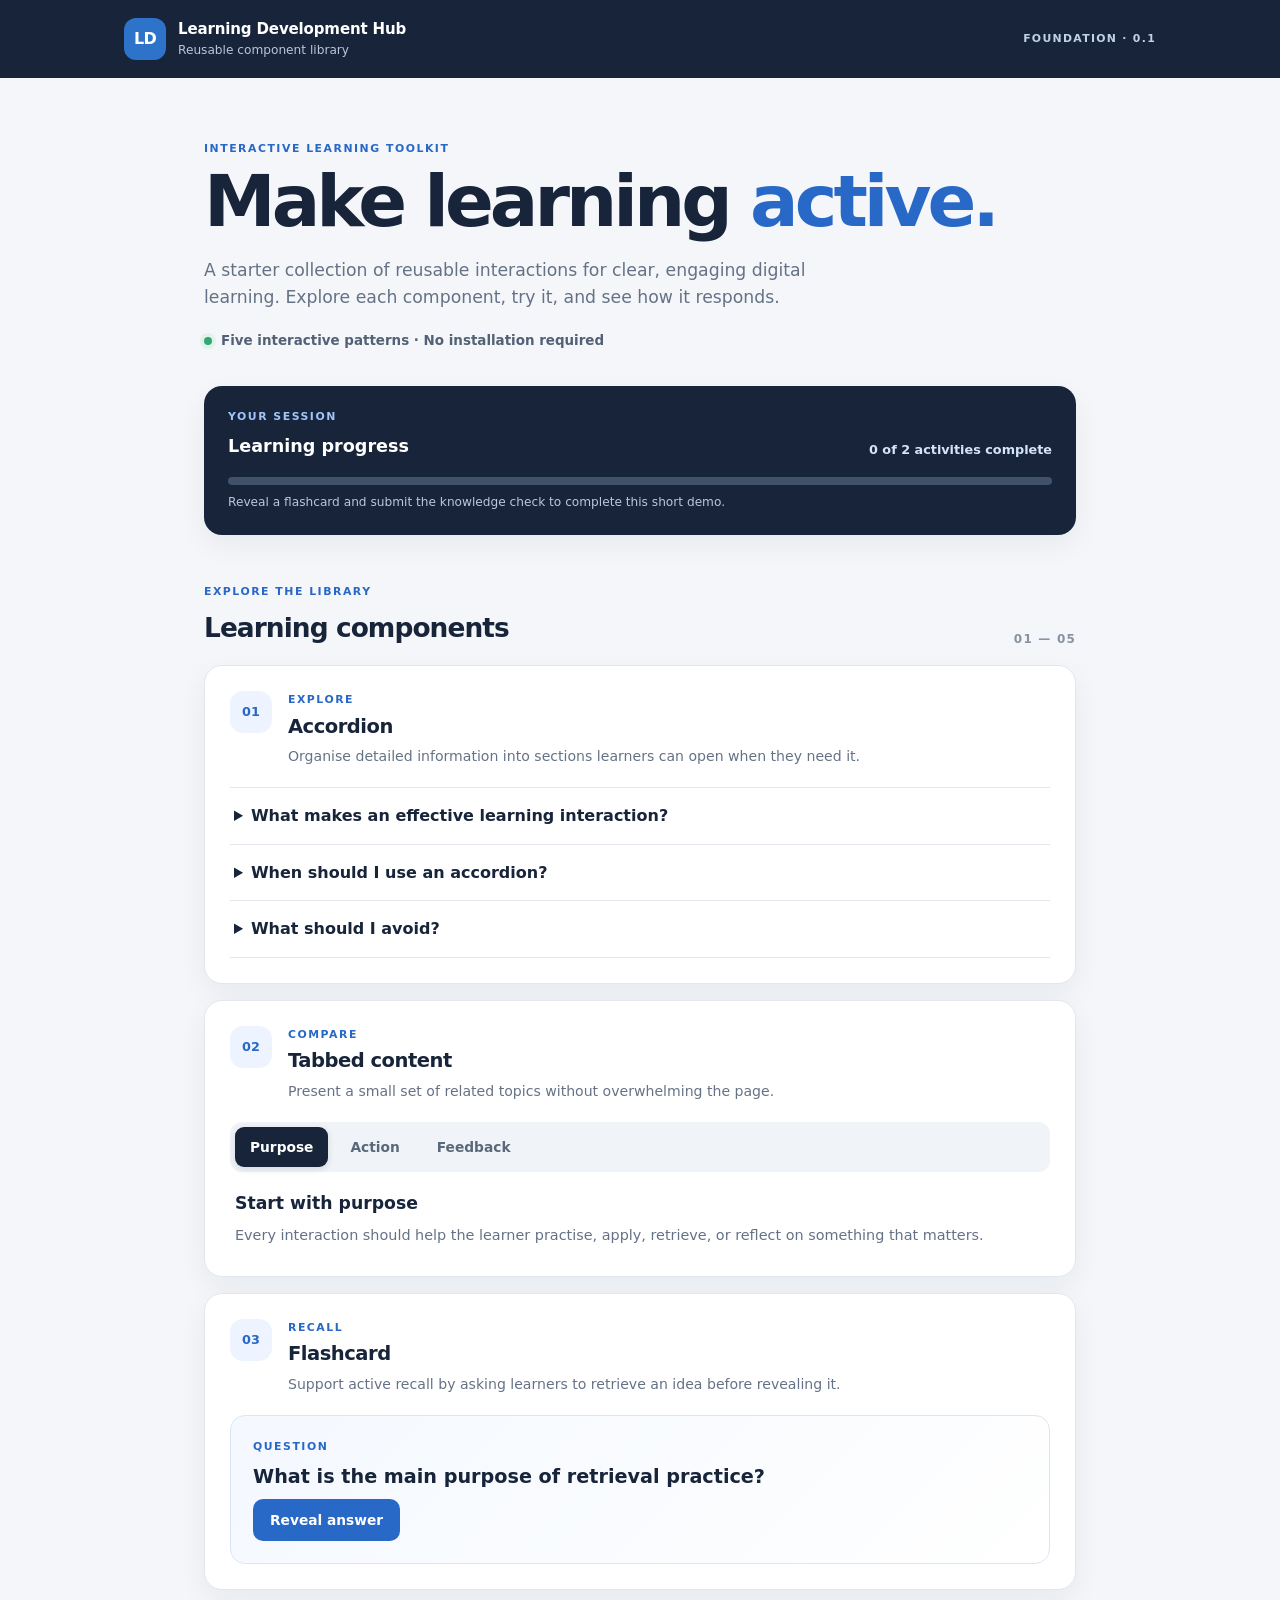
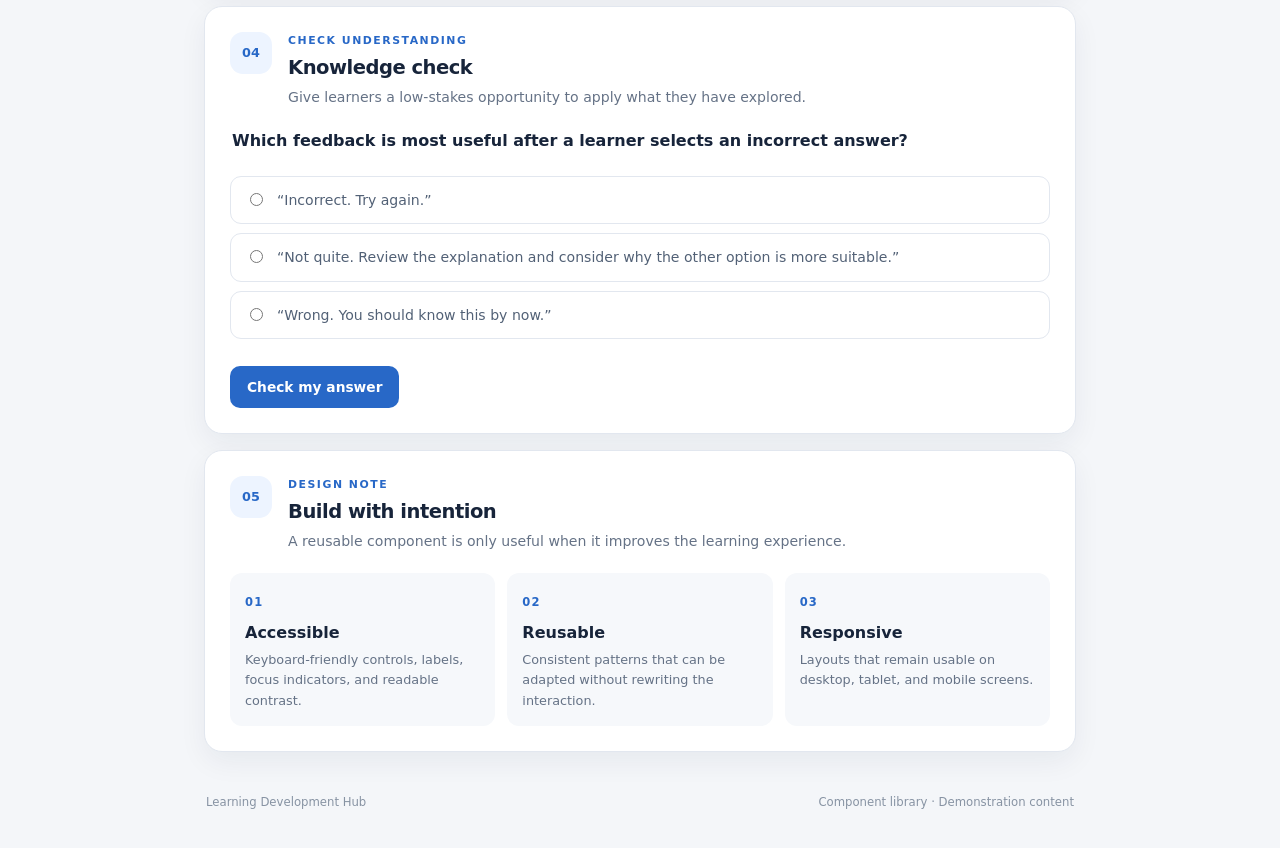
==== 06_Web-Components/component-library/index.html @ 9a915df4 "Refine component accessibility and reusable interaction logic" ====
<!doctype html>
<html lang="en">
<head>
  <meta charset="utf-8">
  <meta name="viewport" content="width=device-width, initial-scale=1">
  <meta name="description" content="A reusable, accessible learning interaction component library.">
  <title>Learning Components | Learning Development Hub</title>
  <link rel="stylesheet" href="styles.css">
  <script src="app.js" defer></script>
</head>
<body>
  <a class="skip-link" href="#main">Skip to learning components</a>
  <header class="site-header">
    <div class="header-inner">
      <a class="brand" href="#top" aria-label="Learning Development Hub home">
        <span class="brand-mark" aria-hidden="true">LD</span>
        <span><strong>Learning Development Hub</strong><small>Reusable component library</small></span>
      </a>
      <span class="version-tag">FOUNDATION · 0.1</span>
    </div>
  </header>

  <main id="main" class="page-shell">
    <section class="hero" id="top">
      <p class="eyebrow">INTERACTIVE LEARNING TOOLKIT</p>
      <h1>Make learning <span>active.</span></h1>
      <p class="hero-copy">A starter collection of reusable interactions for clear, engaging digital learning. Explore each component, try it, and see how it responds.</p>
      <div class="hero-meta"><span class="status-dot" aria-hidden="true"></span> Five interactive patterns · No installation required</div>
    </section>

    <section class="progress-panel" aria-labelledby="progress-heading">
      <div class="progress-copy">
        <div><p class="eyebrow">YOUR SESSION</p><h2 id="progress-heading">Learning progress</h2></div>
        <strong id="progress-label" aria-live="polite">0 of 2 activities complete</strong>
      </div>
      <div class="progress-track" role="progressbar" aria-label="Learning activity progress" aria-valuemin="0" aria-valuemax="2" aria-valuenow="0" id="progress-bar">
        <span id="progress-fill"></span>
      </div>
      <p class="helper-text">Reveal a flashcard and submit the knowledge check to complete this short demo.</p>
    </section>

    <div class="section-heading">
      <div><p class="eyebrow">EXPLORE THE LIBRARY</p><h2>Learning components</h2></div>
      <span class="component-count">01 — 05</span>
    </div>

    <section class="component-card" aria-labelledby="accordion-heading">
      <div class="card-heading"><span class="component-number">01</span><div><p class="eyebrow">EXPLORE</p><h3 id="accordion-heading">Accordion</h3><p class="card-description">Organise detailed information into sections learners can open when they need it.</p></div></div>
      <div class="accordion">
        <details>
          <summary>What makes an effective learning interaction?</summary>
          <div class="details-content"><p>An effective interaction has a clear purpose, simple instructions, meaningful learner action, and feedback that supports the learning objective.</p></div>
        </details>
        <details>
          <summary>When should I use an accordion?</summary>
          <div class="details-content"><p>Use it for related information that learners may want to explore selectively. Avoid hiding essential instructions or making learners open many panels to complete a task.</p></div>
        </details>
        <details>
          <summary>What should I avoid?</summary>
          <div class="details-content"><p>Avoid vague labels, excessive nesting, and content that is difficult to compare because it is spread across closed panels.</p></div>
        </details>
      </div>
    </section>

    <section class="component-card" aria-labelledby="tabs-heading">
      <div class="card-heading"><span class="component-number">02</span><div><p class="eyebrow">COMPARE</p><h3 id="tabs-heading">Tabbed content</h3><p class="card-description">Present a small set of related topics without overwhelming the page.</p></div></div>
      <div class="tabs" data-tabs>
        <div class="tab-list" role="tablist" aria-label="Learning design principles">
          <button type="button" class="tab-button is-active" id="tab-purpose" role="tab" aria-selected="true" aria-controls="panel-purpose" tabindex="0">Purpose</button>
          <button type="button" class="tab-button" id="tab-action" role="tab" aria-selected="false" aria-controls="panel-action" tabindex="-1">Action</button>
          <button type="button" class="tab-button" id="tab-feedback" role="tab" aria-selected="false" aria-controls="panel-feedback" tabindex="-1">Feedback</button>
        </div>
        <div class="tab-panel" id="panel-purpose" role="tabpanel" aria-labelledby="tab-purpose" tabindex="0"><h4>Start with purpose</h4><p>Every interaction should help the learner practise, apply, retrieve, or reflect on something that matters.</p></div>
        <div class="tab-panel" id="panel-action" role="tabpanel" aria-labelledby="tab-action" tabindex="0" hidden><h4>Make the learner act</h4><p>Ask learners to make a choice, reveal an answer, sort information, or explain a decision—not simply click to continue.</p></div>
        <div class="tab-panel" id="panel-feedback" role="tabpanel" aria-labelledby="tab-feedback" tabindex="0" hidden><h4>Close the learning loop</h4><p>Feedback should explain the result and guide the learner towards the intended understanding or next step.</p></div>
      </div>
    </section>

    <section class="component-card" aria-labelledby="flashcard-heading">
      <div class="card-heading"><span class="component-number">03</span><div><p class="eyebrow">RECALL</p><h3 id="flashcard-heading">Flashcard</h3><p class="card-description">Support active recall by asking learners to retrieve an idea before revealing it.</p></div></div>
      <article class="flashcard" data-flashcard>
        <p class="eyebrow" id="flashcard-state" data-flashcard-state>QUESTION</p>
        <h4 id="flashcard-text">What is the main purpose of retrieval practice?</h4>
        <p id="flashcard-answer" data-flashcard-answer aria-live="polite" hidden>To strengthen learning by asking learners to recall information from memory rather than only reviewing it.</p>
        <button type="button" class="button button-primary" data-flashcard-toggle type="button" aria-expanded="false" aria-controls="flashcard-answer">Reveal answer</button>
      </article>
    </section>

    <section class="component-card" aria-labelledby="quiz-heading">
      <div class="card-heading"><span class="component-number">04</span><div><p class="eyebrow">CHECK UNDERSTANDING</p><h3 id="quiz-heading">Knowledge check</h3><p class="card-description">Give learners a low-stakes opportunity to apply what they have explored.</p></div></div>
      <form id="knowledge-check" data-knowledge-check>
        <fieldset class="quiz-fieldset">
          <legend>Which feedback is most useful after a learner selects an incorrect answer?</legend>
          <label class="answer-option"><input type="radio" name="answer" value="a"><span>“Incorrect. Try again.”</span></label>
          <label class="answer-option"><input type="radio" name="answer" value="b"><span>“Not quite. Review the explanation and consider why the other option is more suitable.”</span></label>
          <label class="answer-option"><input type="radio" name="answer" value="c"><span>“Wrong. You should know this by now.”</span></label>
        </fieldset>
        <button class="button button-primary" type="submit">Check my answer</button>
        <div id="quiz-feedback" class="feedback" data-quiz-feedback role="status" aria-live="polite" hidden></div>
      </form>
    </section>

    <section class="component-card principles-card" aria-labelledby="principles-heading">
      <div class="card-heading"><span class="component-number">05</span><div><p class="eyebrow">DESIGN NOTE</p><h3 id="principles-heading">Build with intention</h3><p class="card-description">A reusable component is only useful when it improves the learning experience.</p></div></div>
      <div class="principle-grid">
        <div><strong>01</strong><h4>Accessible</h4><p>Keyboard-friendly controls, labels, focus indicators, and readable contrast.</p></div>
        <div><strong>02</strong><h4>Reusable</h4><p>Consistent patterns that can be adapted without rewriting the interaction.</p></div>
        <div><strong>03</strong><h4>Responsive</h4><p>Layouts that remain usable on desktop, tablet, and mobile screens.</p></div>
      </div>
    </section>

    <footer class="site-footer"><span>Learning Development Hub</span><span>Component library · Demonstration content</span></footer>
  </main>
</body>
</html>
---- 06_Web-Components/component-library/styles.css ----
:root {
  color-scheme: light;
  --navy: #17243a;
  --navy-soft: #243650;
  --ink: #202b3b;
  --muted: #657286;
  --canvas: #f4f6f9;
  --surface: #ffffff;
  --line: #e2e7ef;
  --blue: #2868c7;
  --blue-dark: #1e51a0;
  --blue-pale: #edf4ff;
  --green: #27835d;
  --green-pale: #eaf6f0;
  --radius: 18px;
  --shadow: 0 10px 28px rgba(22, 39, 63, .06);
  font-family: Inter, ui-sans-serif, system-ui, -apple-system, BlinkMacSystemFont, "Segoe UI", sans-serif;
}
* { box-sizing: border-box; }
html { scroll-behavior: smooth; }
body { margin: 0; background: var(--canvas); color: var(--ink); line-height: 1.6; }
button, input { font: inherit; }
button { cursor: pointer; }
:focus-visible { outline: 3px solid #f0ad43; outline-offset: 3px; }
.skip-link { position: absolute; left: 1rem; top: -5rem; z-index: 10; padding: .7rem 1rem; background: white; color: var(--navy); border-radius: 8px; }
.skip-link:focus { top: 1rem; }
.site-header { background: var(--navy); color: white; }
.header-inner { max-width: 1080px; margin: auto; padding: 17px 24px; display: flex; align-items: center; justify-content: space-between; gap: 16px; }
.brand { display: flex; align-items: center; gap: 12px; color: white; text-decoration: none; }
.brand-mark { display: grid; place-items: center; width: 42px; height: 42px; border-radius: 12px; background: #2d73c9; font-weight: 800; letter-spacing: -.04em; }
.brand strong, .brand small { display: block; }
.brand strong { font-size: .94rem; letter-spacing: -.01em; }
.brand small { color: #b9c7d9; font-size: .76rem; }
.version-tag { color: #c2d2e5; font-size: .68rem; font-weight: 750; letter-spacing: .12em; }
.page-shell { max-width: 920px; margin: auto; padding: 0 24px 36px; }
.hero { padding: 62px 0 34px; }
.eyebrow { margin: 0 0 7px; color: var(--blue); font-size: .68rem; font-weight: 800; letter-spacing: .14em; }
.hero h1 { margin: 0; color: var(--navy); font-size: clamp(2.4rem, 7vw, 4.5rem); line-height: 1.04; letter-spacing: -.055em; }
.hero h1 span { color: var(--blue); }
.hero-copy { max-width: 620px; margin: 18px 0; color: var(--muted); font-size: 1.08rem; }
.hero-meta { display: flex; align-items: center; gap: 9px; color: #526176; font-size: .84rem; font-weight: 650; }
.status-dot { width: 8px; height: 8px; border-radius: 50%; background: #35a477; box-shadow: 0 0 0 4px #dff3e9; }
.progress-panel { padding: 22px 24px; margin: 0 0 48px; background: var(--navy); color: white; border-radius: var(--radius); box-shadow: var(--shadow); }
.progress-copy { display: flex; justify-content: space-between; align-items: end; gap: 12px; }
.progress-copy .eyebrow { color: #9fc5fa; }
.progress-copy h2 { margin: 0; font-size: 1.1rem; }
.progress-copy > strong { color: #d5e4f7; font-size: .8rem; text-align: right; }
.progress-track { height: 8px; margin: 17px 0 8px; overflow: hidden; border-radius: 99px; background: #40516a; }
.progress-track span { display: block; width: 0; height: 100%; border-radius: inherit; background: #58c493; transition: width .25s ease; }
.helper-text { margin: 0; color: #bac8da; font-size: .76rem; }
.section-heading { display: flex; align-items: end; justify-content: space-between; margin-bottom: 16px; }
.section-heading h2 { margin: 0; color: var(--navy); font-size: 1.65rem; letter-spacing: -.035em; }
.component-count { color: #8793a3; font-size: .75rem; font-weight: 800; letter-spacing: .1em; }
.component-card { margin: 16px 0; padding: 25px; background: var(--surface); border: 1px solid var(--line); border-radius: var(--radius); box-shadow: var(--shadow); }
.card-heading { display: flex; gap: 16px; margin-bottom: 20px; }
.component-number { display: grid; flex: 0 0 42px; place-items: center; width: 42px; height: 42px; border-radius: 13px; background: var(--blue-pale); color: var(--blue); font-size: .8rem; font-weight: 850; }
.card-heading .eyebrow { margin-bottom: 2px; }
.card-heading h3 { margin: 0; color: var(--navy); font-size: 1.22rem; letter-spacing: -.025em; }
.card-description { margin: 3px 0 0; color: var(--muted); font-size: .88rem; }
.accordion details { border-top: 1px solid var(--line); }
.accordion details:last-child { border-bottom: 1px solid var(--line); }
.accordion summary { padding: 15px 4px; color: var(--navy); font-weight: 700; cursor: pointer; }
.details-content { padding: 0 4px 14px; color: var(--muted); font-size: .9rem; }
.details-content p { margin: 0; }
.tab-list { display: flex; flex-wrap: wrap; gap: 7px; padding: 5px; border-radius: 12px; background: #f0f3f7; }
.tab-button { padding: 9px 15px; border: 0; border-radius: 9px; background: transparent; color: #5a687b; font-size: .86rem; font-weight: 700; }
.tab-button.is-active { background: var(--navy); color: white; box-shadow: 0 2px 7px #17243a20; }
.tab-panel { padding: 18px 5px 4px; }
.tab-panel h4, .flashcard h4 { margin: 0 0 6px; color: var(--navy); font-size: 1.08rem; }
.tab-panel p { margin: 0; color: var(--muted); font-size: .9rem; }
.flashcard { padding: 22px; border: 1px solid #d9e6f8; border-radius: 15px; background: linear-gradient(135deg, #f4f8ff, #fff); }
.flashcard .eyebrow { color: var(--blue); }
.flashcard h4 { max-width: 620px; font-size: 1.2rem; }
.flashcard > p:not(.eyebrow) { color: var(--muted); font-size: .92rem; }
.button { display: inline-flex; justify-content: center; align-items: center; min-height: 42px; padding: 10px 17px; border: 0; border-radius: 10px; font-size: .86rem; font-weight: 750; }
.button-primary { background: var(--blue); color: white; }
.button-primary:hover { background: var(--blue-dark); }
.quiz-fieldset { min-width: 0; margin: 0 0 18px; padding: 0; border: 0; }
.quiz-fieldset legend { margin-bottom: 13px; color: var(--navy); font-weight: 750; }
.answer-option { display: flex; align-items: flex-start; gap: 11px; margin: 9px 0; padding: 12px 14px; border: 1px solid var(--line); border-radius: 11px; color: #526176; font-size: .88rem; cursor: pointer; }
.answer-option:has(input:checked) { border-color: #80a9e5; background: var(--blue-pale); color: var(--navy); }
.answer-option input { flex: 0 0 auto; margin-top: 4px; accent-color: var(--blue); }
.feedback { margin-top: 14px; padding: 13px 15px; border-radius: 11px; font-size: .88rem; }
.feedback.success { border: 1px solid #b9e1cc; background: var(--green-pale); color: #205d43; }
.feedback.retry { border: 1px solid #f0d8a7; background: #fff8e9; color: #775319; }
.principle-grid { display: grid; grid-template-columns: repeat(3, 1fr); gap: 12px; }
.principle-grid > div { padding: 15px; border-radius: 12px; background: #f6f8fb; }
.principle-grid strong { color: var(--blue); font-size: .72rem; letter-spacing: .1em; }
.principle-grid h4 { margin: 7px 0 4px; color: var(--navy); }
.principle-grid p { margin: 0; color: var(--muted); font-size: .8rem; }
.site-footer { display: flex; justify-content: space-between; gap: 12px; padding: 25px 2px 0; color: #8793a3; font-size: .73rem; }
[hidden] { display: none !important; }
@media (max-width: 620px) {
  .header-inner { padding: 14px 18px; }
  .version-tag { font-size: .58rem; }
  .page-shell { padding-right: 17px; padding-left: 17px; }
  .hero { padding-top: 45px; }
  .progress-panel, .component-card { padding: 19px; }
  .progress-copy { align-items: flex-start; flex-direction: column; }
  .progress-copy > strong { text-align: left; }
  .principle-grid { grid-template-columns: 1fr; }
  .site-footer { flex-direction: column; }
}
@media (prefers-reduced-motion: reduce) {
  *, *::before, *::after { scroll-behavior: auto !important; transition-duration: .01ms !important; animation-duration: .01ms !important; animation-iteration-count: 1 !important; }
}
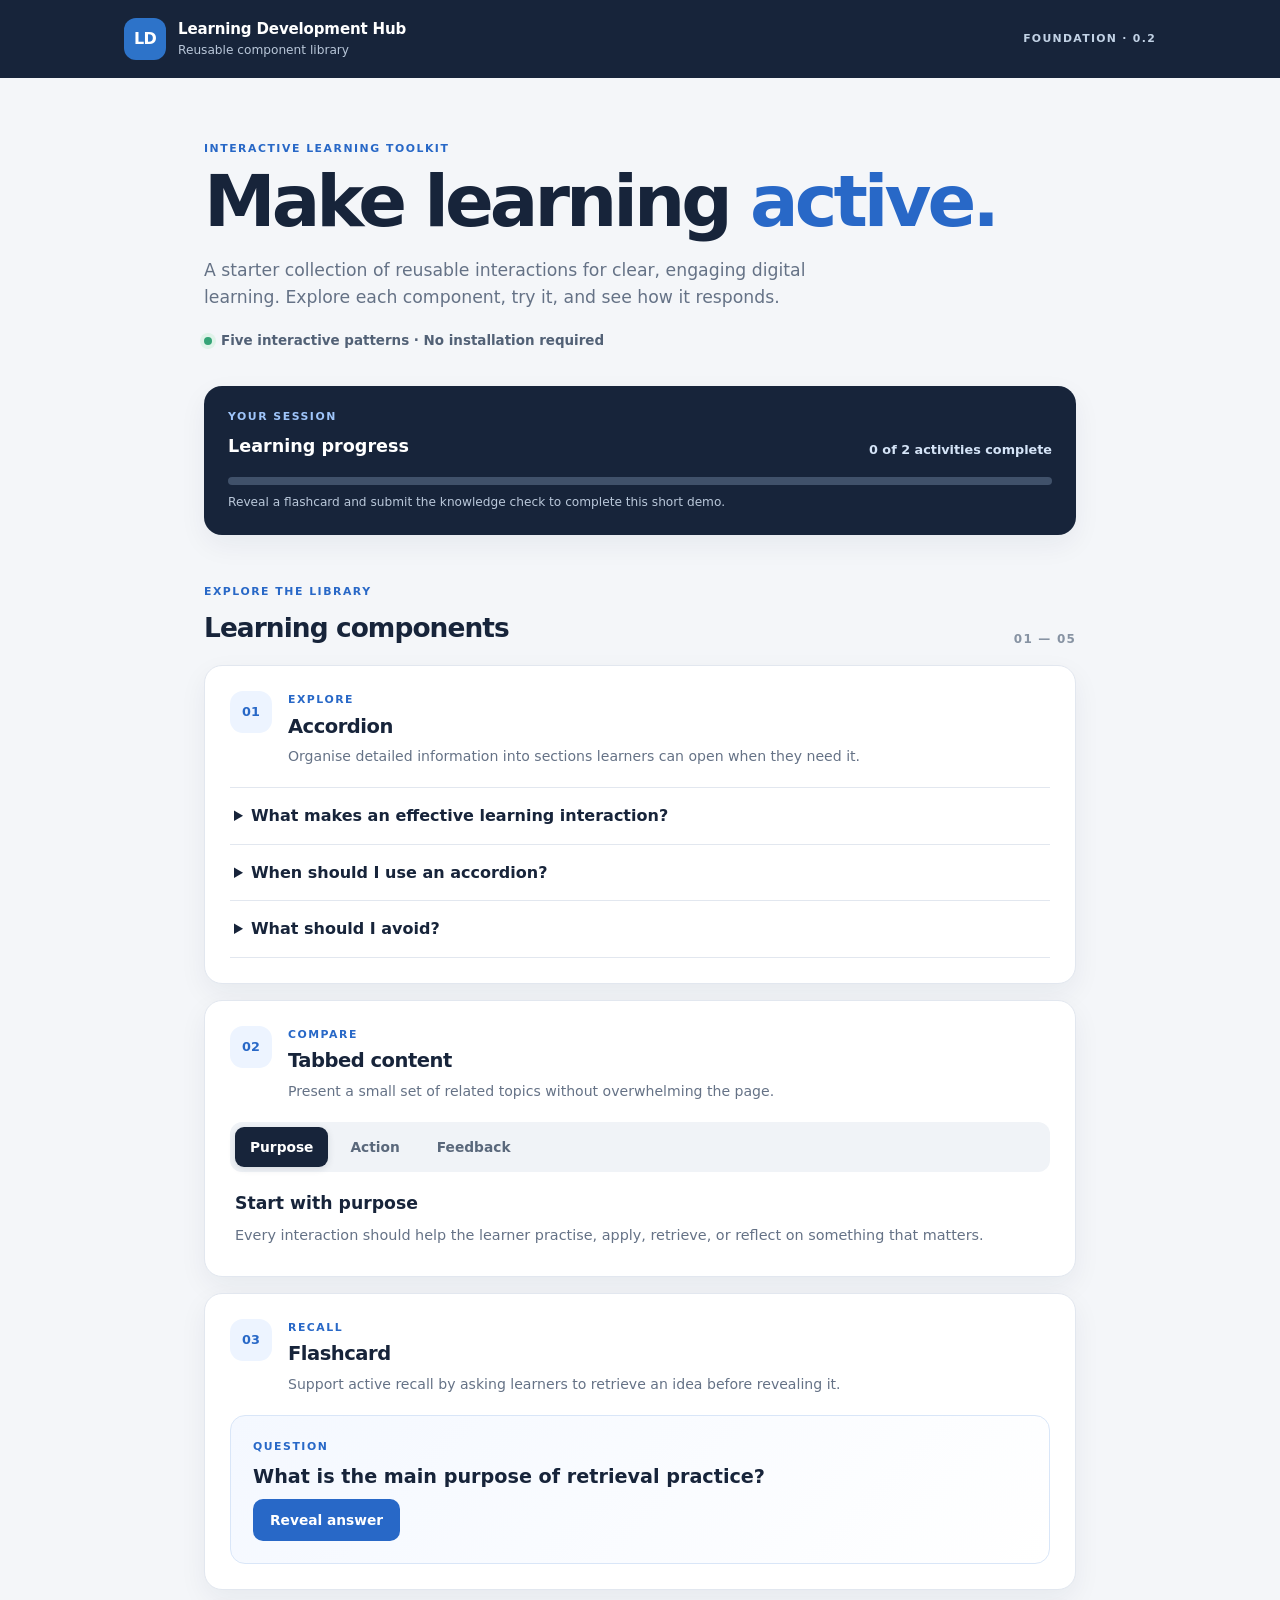
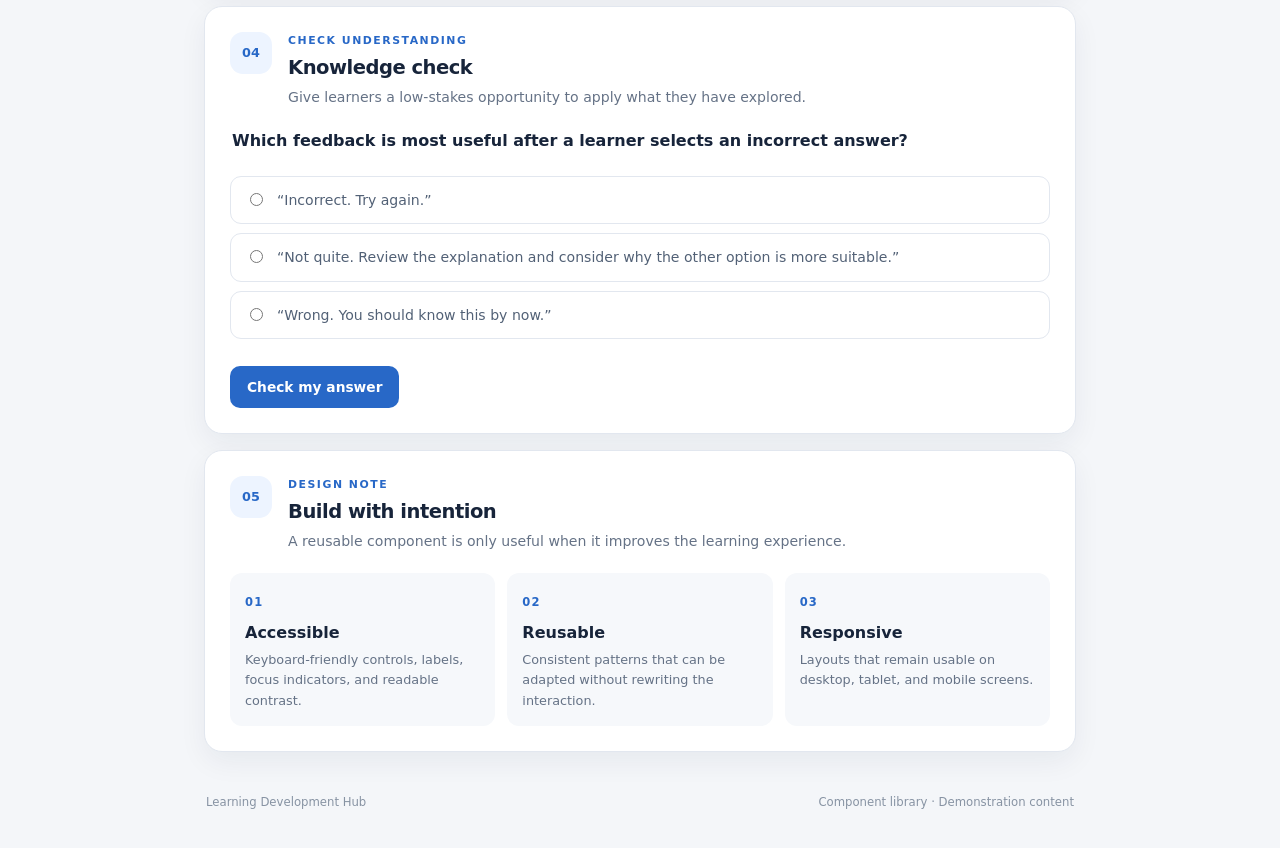
==== commit e227f6ab: "Polish component demo markup for version 0.2" ====
--- a/06_Web-Components/component-library/index.html
+++ b/06_Web-Components/component-library/index.html
@@ -16,7 +16,7 @@
         <span class="brand-mark" aria-hidden="true">LD</span>
         <span><strong>Learning Development Hub</strong><small>Reusable component library</small></span>
       </a>
-      <span class="version-tag">FOUNDATION · 0.1</span>
+      <span class="version-tag">FOUNDATION · 0.2</span>
     </div>
   </header>
 
@@ -82,7 +82,7 @@
         <p class="eyebrow" id="flashcard-state" data-flashcard-state>QUESTION</p>
         <h4 id="flashcard-text">What is the main purpose of retrieval practice?</h4>
         <p id="flashcard-answer" data-flashcard-answer aria-live="polite" hidden>To strengthen learning by asking learners to recall information from memory rather than only reviewing it.</p>
-        <button type="button" class="button button-primary" data-flashcard-toggle type="button" aria-expanded="false" aria-controls="flashcard-answer">Reveal answer</button>
+        <button type="button" class="button button-primary" data-flashcard-toggle aria-expanded="false" aria-controls="flashcard-answer">Reveal answer</button>
       </article>
     </section>
 
--- a/06_Web-Components/component-library/styles.css
+++ b/06_Web-Components/component-library/styles.css
@@ -64,6 +64,7 @@
 .details-content p { margin: 0; }
 .tab-list { display: flex; flex-wrap: wrap; gap: 7px; padding: 5px; border-radius: 12px; background: #f0f3f7; }
 .tab-button { padding: 9px 15px; border: 0; border-radius: 9px; background: transparent; color: #5a687b; font-size: .86rem; font-weight: 700; }
+.tab-button:hover { color: var(--navy); background: #e3eaf3; }
 .tab-button.is-active { background: var(--navy); color: white; box-shadow: 0 2px 7px #17243a20; }
 .tab-panel { padding: 18px 5px 4px; }
 .tab-panel h4, .flashcard h4 { margin: 0 0 6px; color: var(--navy); font-size: 1.08rem; }
@@ -75,10 +76,13 @@
 .button { display: inline-flex; justify-content: center; align-items: center; min-height: 42px; padding: 10px 17px; border: 0; border-radius: 10px; font-size: .86rem; font-weight: 750; }
 .button-primary { background: var(--blue); color: white; }
 .button-primary:hover { background: var(--blue-dark); }
+.button:active { transform: translateY(1px); }
+.button:disabled { cursor: not-allowed; opacity: .6; }
 .quiz-fieldset { min-width: 0; margin: 0 0 18px; padding: 0; border: 0; }
 .quiz-fieldset legend { margin-bottom: 13px; color: var(--navy); font-weight: 750; }
 .answer-option { display: flex; align-items: flex-start; gap: 11px; margin: 9px 0; padding: 12px 14px; border: 1px solid var(--line); border-radius: 11px; color: #526176; font-size: .88rem; cursor: pointer; }
-.answer-option:has(input:checked) { border-color: #80a9e5; background: var(--blue-pale); color: var(--navy); }
+.answer-option.is-selected { border-color: #80a9e5; background: var(--blue-pale); color: var(--navy); }
+.answer-option:hover { border-color: #a9bdd8; }
 .answer-option input { flex: 0 0 auto; margin-top: 4px; accent-color: var(--blue); }
 .feedback { margin-top: 14px; padding: 13px 15px; border-radius: 11px; font-size: .88rem; }
 .feedback.success { border: 1px solid #b9e1cc; background: var(--green-pale); color: #205d43; }
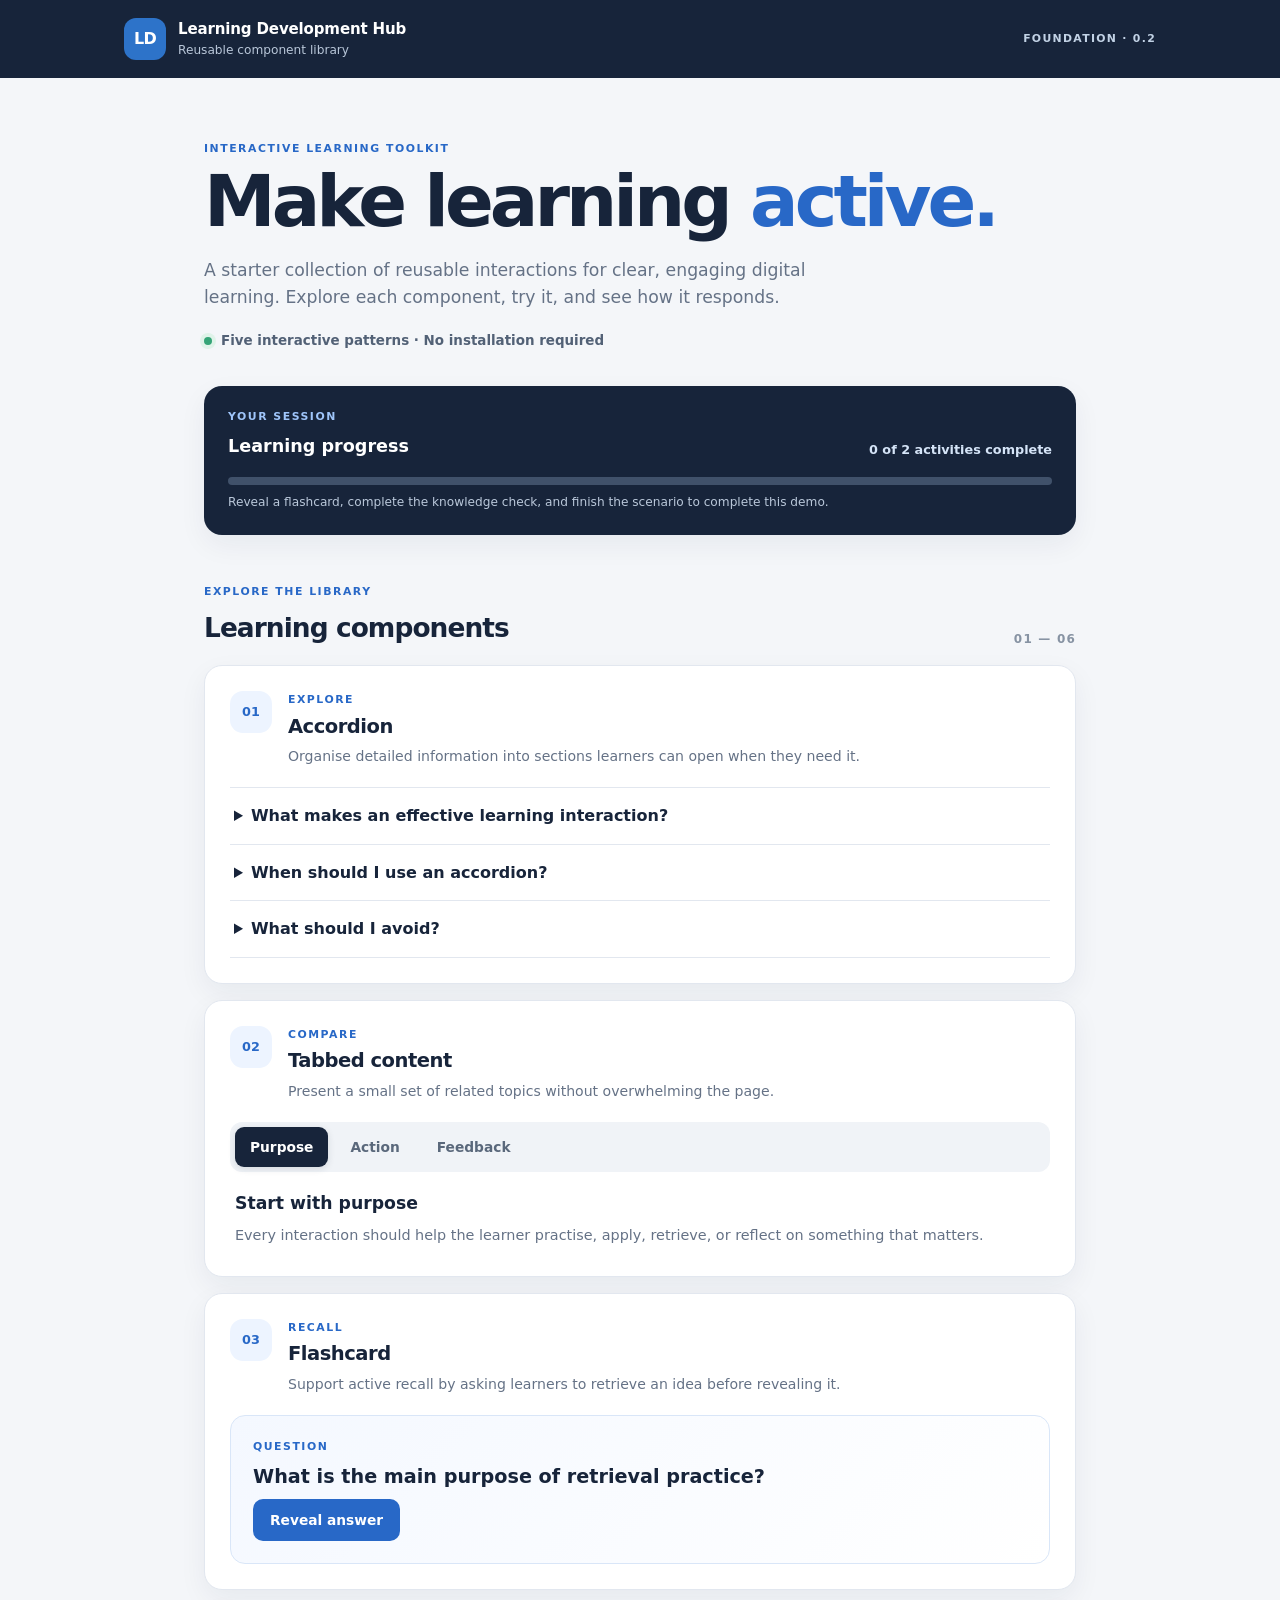
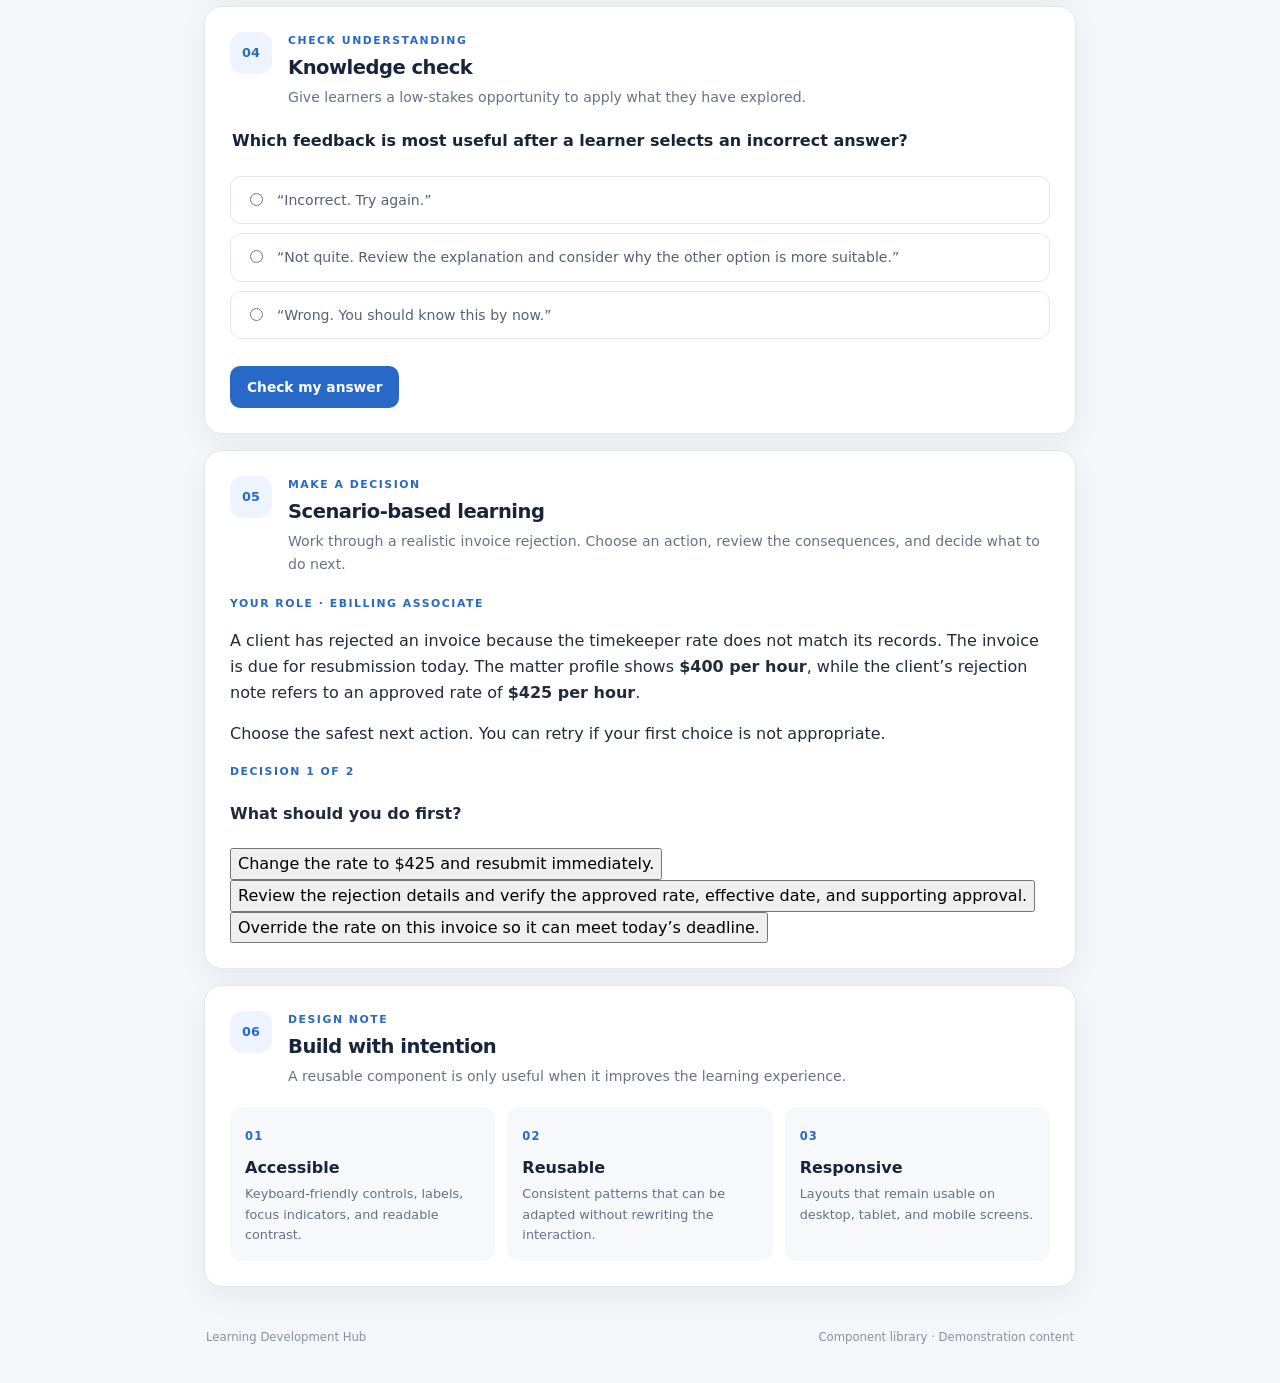
==== commit 0d54124a: "Add branching eBilling scenario learning component" ====
--- a/06_Web-Components/component-library/index.html
+++ b/06_Web-Components/component-library/index.html
@@ -36,12 +36,12 @@
       <div class="progress-track" role="progressbar" aria-label="Learning activity progress" aria-valuemin="0" aria-valuemax="2" aria-valuenow="0" id="progress-bar">
         <span id="progress-fill"></span>
       </div>
-      <p class="helper-text">Reveal a flashcard and submit the knowledge check to complete this short demo.</p>
+      <p class="helper-text">Reveal a flashcard, complete the knowledge check, and finish the scenario to complete this demo.</p>
     </section>
 
     <div class="section-heading">
       <div><p class="eyebrow">EXPLORE THE LIBRARY</p><h2>Learning components</h2></div>
-      <span class="component-count">01 — 05</span>
+      <span class="component-count">01 — 06</span>
     </div>
 
     <section class="component-card" aria-labelledby="accordion-heading">
@@ -100,8 +100,53 @@
       </form>
     </section>
 
+
+    <section class="component-card" aria-labelledby="scenario-heading">
+      <div class="card-heading"><span class="component-number">05</span><div><p class="eyebrow">MAKE A DECISION</p><h3 id="scenario-heading">Scenario-based learning</h3><p class="card-description">Work through a realistic invoice rejection. Choose an action, review the consequences, and decide what to do next.</p></div></div>
+      <div class="scenario-shell" data-scenario>
+        <div class="scenario-context">
+          <p class="eyebrow">YOUR ROLE · EBILLING ASSOCIATE</p>
+          <p>A client has rejected an invoice because the timekeeper rate does not match its records. The invoice is due for resubmission today. The matter profile shows <strong>$400 per hour</strong>, while the client’s rejection note refers to an approved rate of <strong>$425 per hour</strong>.</p>
+          <p class="scenario-instruction">Choose the safest next action. You can retry if your first choice is not appropriate.</p>
+        </div>
+        <section class="scenario-step" data-scenario-step="1" aria-labelledby="scenario-step-one-heading">
+          <p class="eyebrow">DECISION 1 OF 2</p>
+          <h4 id="scenario-step-one-heading">What should you do first?</h4>
+          <div class="scenario-options" role="group" aria-labelledby="scenario-step-one-heading">
+            <button type="button" class="scenario-choice" data-scenario-choice data-correct="false">Change the rate to $425 and resubmit immediately.</button>
+            <button type="button" class="scenario-choice" data-scenario-choice data-correct="true">Review the rejection details and verify the approved rate, effective date, and supporting approval.</button>
+            <button type="button" class="scenario-choice" data-scenario-choice data-correct="false">Override the rate on this invoice so it can meet today’s deadline.</button>
+          </div>
+          <div class="scenario-feedback" data-scenario-feedback role="status" aria-live="polite" hidden>
+            <p data-scenario-feedback-text></p>
+            <button type="button" class="button button-primary" data-scenario-next hidden>Continue to decision 2</button>
+          </div>
+        </section>
+        <section class="scenario-step" data-scenario-step="2" aria-labelledby="scenario-step-two-heading" hidden>
+          <p class="eyebrow">DECISION 2 OF 2</p>
+          <h4 id="scenario-step-two-heading">You locate a documented approval for $425 per hour, effective from the start of the current billing period. The matter profile still shows $400. What is the best next step?</h4>
+          <div class="scenario-options" role="group" aria-labelledby="scenario-step-two-heading">
+            <button type="button" class="scenario-choice" data-scenario-choice data-correct="false">Update the matter rate and resubmit without checking the invoice lines.</button>
+            <button type="button" class="scenario-choice" data-scenario-choice data-correct="false">Leave the matter profile unchanged and manually edit only the rejected invoice.</button>
+            <button type="button" class="scenario-choice" data-scenario-choice data-correct="true">Follow the approved rate-maintenance process, update the matter details with the correct effective date, then validate the invoice before resubmission.</button>
+          </div>
+          <div class="scenario-feedback" data-scenario-feedback role="status" aria-live="polite" hidden>
+            <p data-scenario-feedback-text></p>
+            <button type="button" class="button button-primary" data-scenario-next hidden>View outcome</button>
+          </div>
+        </section>
+        <section class="scenario-outcome" data-scenario-outcome aria-labelledby="scenario-outcome-heading" hidden>
+          <p class="eyebrow">SCENARIO COMPLETE</p>
+          <h4 id="scenario-outcome-heading">Resolve the cause before resubmitting.</h4>
+          <p>You verified the approval, corrected the matter setup through the approved process, and validated the invoice before resubmission.</p>
+          <div class="scenario-takeaway"><strong>Key learning</strong><p>Do not treat a rejected invoice as an isolated data-entry problem. Verify the source approval, effective date, matter setup, and invoice details. Keep a clear record of the correction and follow the required review process.</p></div>
+          <button type="button" class="button button-secondary" data-scenario-restart>Try the scenario again</button>
+        </section>
+      </div>
+    </section>
+
     <section class="component-card principles-card" aria-labelledby="principles-heading">
-      <div class="card-heading"><span class="component-number">05</span><div><p class="eyebrow">DESIGN NOTE</p><h3 id="principles-heading">Build with intention</h3><p class="card-description">A reusable component is only useful when it improves the learning experience.</p></div></div>
+      <div class="card-heading"><span class="component-number">06</span><div><p class="eyebrow">DESIGN NOTE</p><h3 id="principles-heading">Build with intention</h3><p class="card-description">A reusable component is only useful when it improves the learning experience.</p></div></div>
       <div class="principle-grid">
         <div><strong>01</strong><h4>Accessible</h4><p>Keyboard-friendly controls, labels, focus indicators, and readable contrast.</p></div>
         <div><strong>02</strong><h4>Reusable</h4><p>Consistent patterns that can be adapted without rewriting the interaction.</p></div>
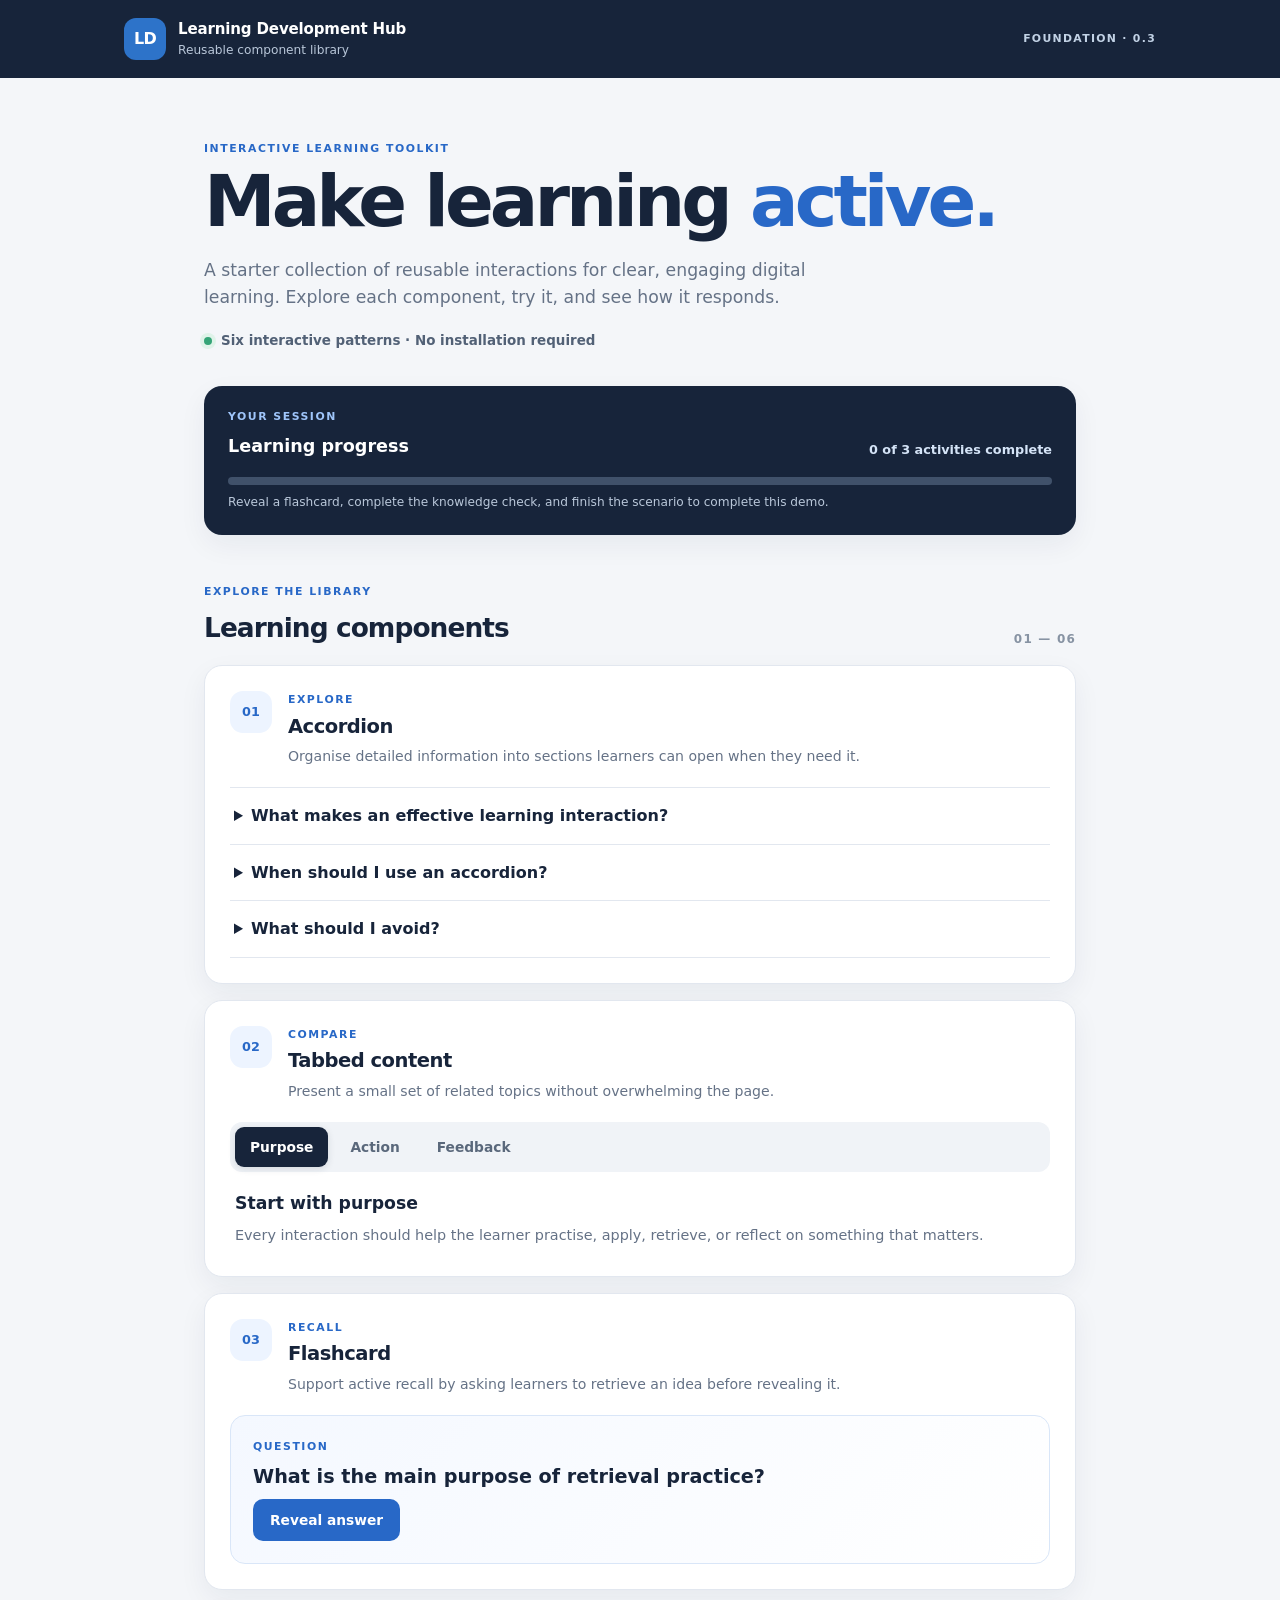
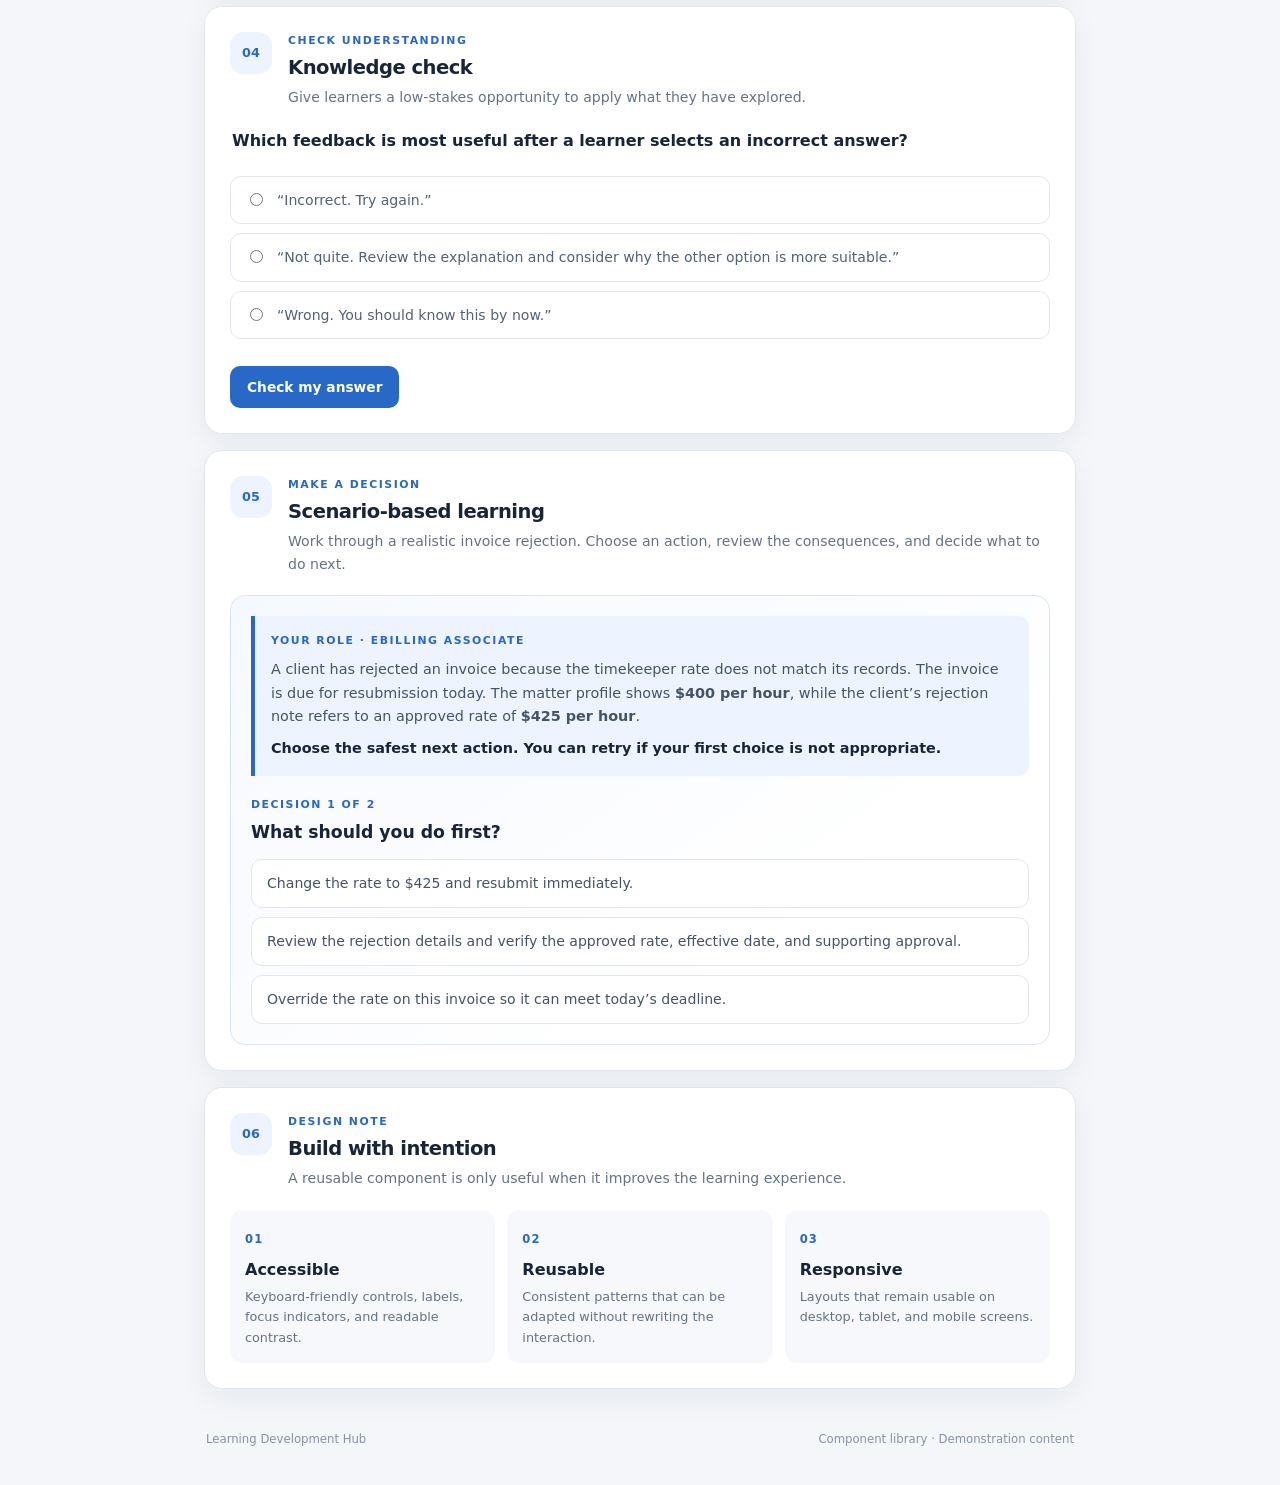
==== commit e8e365dd: "Advance component library demo to version 0.3" ====
--- a/06_Web-Components/component-library/index.html
+++ b/06_Web-Components/component-library/index.html
@@ -16,7 +16,7 @@
         <span class="brand-mark" aria-hidden="true">LD</span>
         <span><strong>Learning Development Hub</strong><small>Reusable component library</small></span>
       </a>
-      <span class="version-tag">FOUNDATION · 0.2</span>
+      <span class="version-tag">FOUNDATION · 0.3</span>
     </div>
   </header>
 
@@ -25,7 +25,7 @@
       <p class="eyebrow">INTERACTIVE LEARNING TOOLKIT</p>
       <h1>Make learning <span>active.</span></h1>
       <p class="hero-copy">A starter collection of reusable interactions for clear, engaging digital learning. Explore each component, try it, and see how it responds.</p>
-      <div class="hero-meta"><span class="status-dot" aria-hidden="true"></span> Five interactive patterns · No installation required</div>
+      <div class="hero-meta"><span class="status-dot" aria-hidden="true"></span> Six interactive patterns · No installation required</div>
     </section>
 
     <section class="progress-panel" aria-labelledby="progress-heading">
--- a/06_Web-Components/component-library/styles.css
+++ b/06_Web-Components/component-library/styles.css
@@ -87,6 +87,27 @@
 .feedback { margin-top: 14px; padding: 13px 15px; border-radius: 11px; font-size: .88rem; }
 .feedback.success { border: 1px solid #b9e1cc; background: var(--green-pale); color: #205d43; }
 .feedback.retry { border: 1px solid #f0d8a7; background: #fff8e9; color: #775319; }
+.scenario-shell { padding: 20px; border: 1px solid #d9e6f8; border-radius: 15px; background: linear-gradient(145deg, #f5f8ff, #fff 70%); }
+.scenario-context { margin-bottom: 20px; padding: 16px; border-left: 4px solid var(--blue); border-radius: 0 11px 11px 0; background: #edf4ff; color: #43536a; font-size: .9rem; }
+.scenario-context p { margin: 0 0 9px; }
+.scenario-context p:last-child { margin-bottom: 0; }
+.scenario-context .eyebrow { color: var(--blue); }
+.scenario-instruction { font-weight: 700; color: var(--navy); }
+.scenario-step h4, .scenario-outcome h4 { margin: 0 0 14px; color: var(--navy); font-size: 1.08rem; line-height: 1.45; }
+.scenario-options { display: grid; gap: 9px; }
+.scenario-choice { width: 100%; padding: 13px 15px; border: 1px solid var(--line); border-radius: 11px; background: white; color: #43536a; text-align: left; font-size: .88rem; line-height: 1.5; }
+.scenario-choice:hover:not(:disabled) { border-color: #8eadd8; background: #f8fbff; }
+.scenario-choice.is-selected { border-color: #80a9e5; background: var(--blue-pale); color: var(--navy); font-weight: 700; }
+.scenario-choice:disabled { cursor: default; opacity: .8; }
+.scenario-feedback { margin-top: 14px; padding: 14px 15px; border-radius: 11px; background: #fff8e9; border: 1px solid #f0d8a7; color: #775319; font-size: .88rem; }
+.scenario-feedback.is-correct { background: var(--green-pale); border-color: #b9e1cc; color: #205d43; }
+.scenario-feedback p { margin: 0 0 12px; }
+.scenario-feedback p:last-child { margin-bottom: 0; }
+.scenario-outcome > p:not(.eyebrow) { color: var(--muted); font-size: .9rem; }
+.scenario-takeaway { margin: 16px 0; padding: 15px; border-radius: 11px; background: var(--green-pale); color: #205d43; }
+.scenario-takeaway p { margin: 5px 0 0; font-size: .88rem; }
+.button-secondary { border: 1px solid #c9d5e4; background: white; color: var(--navy); }
+.button-secondary:hover { background: #f0f4f9; }
 .principle-grid { display: grid; grid-template-columns: repeat(3, 1fr); gap: 12px; }
 .principle-grid > div { padding: 15px; border-radius: 12px; background: #f6f8fb; }
 .principle-grid strong { color: var(--blue); font-size: .72rem; letter-spacing: .1em; }
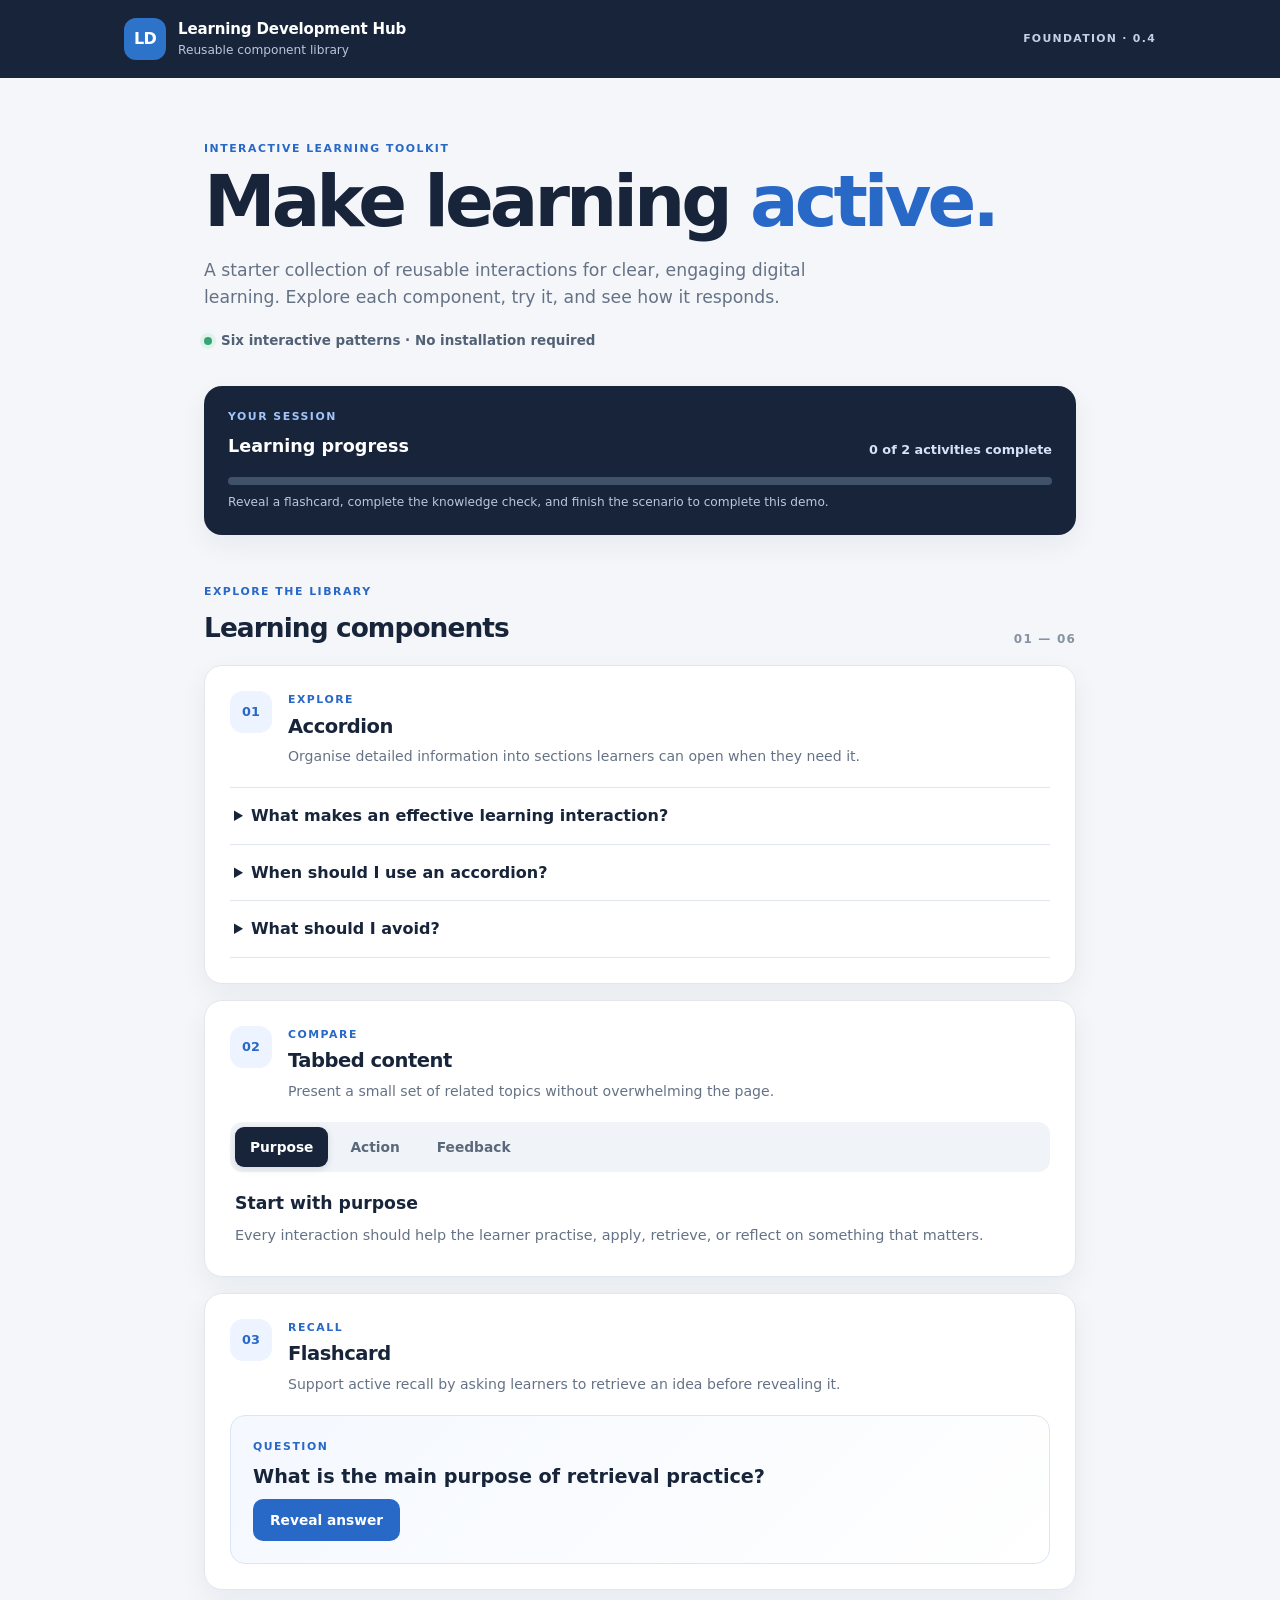
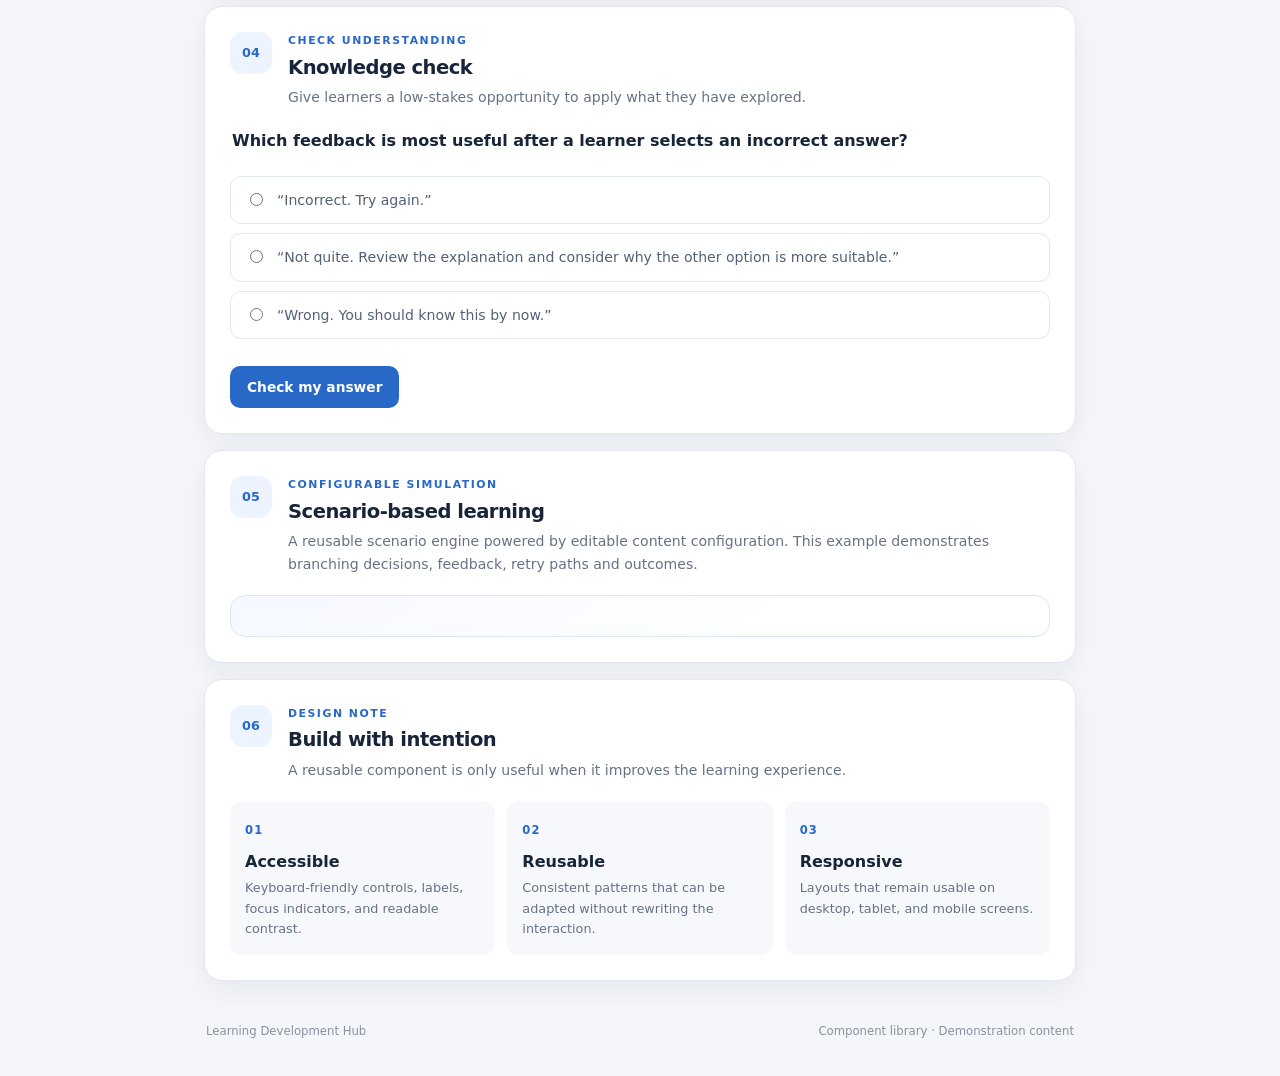
==== commit 674d4ae2: "Integrate configurable scenario engine into component demo" ====
--- a/06_Web-Components/component-library/index.html
+++ b/06_Web-Components/component-library/index.html
@@ -6,6 +6,8 @@
   <meta name="description" content="A reusable, accessible learning interaction component library.">
   <title>Learning Components | Learning Development Hub</title>
   <link rel="stylesheet" href="styles.css">
+  <script src="scenario-config.js" defer></script>
+  <script src="scenario-engine.js" defer></script>
   <script src="app.js" defer></script>
 </head>
 <body>
@@ -16,7 +18,7 @@
         <span class="brand-mark" aria-hidden="true">LD</span>
         <span><strong>Learning Development Hub</strong><small>Reusable component library</small></span>
       </a>
-      <span class="version-tag">FOUNDATION · 0.3</span>
+      <span class="version-tag">FOUNDATION · 0.4</span>
     </div>
   </header>
 
@@ -102,47 +104,8 @@
 
 
     <section class="component-card" aria-labelledby="scenario-heading">
-      <div class="card-heading"><span class="component-number">05</span><div><p class="eyebrow">MAKE A DECISION</p><h3 id="scenario-heading">Scenario-based learning</h3><p class="card-description">Work through a realistic invoice rejection. Choose an action, review the consequences, and decide what to do next.</p></div></div>
-      <div class="scenario-shell" data-scenario>
-        <div class="scenario-context">
-          <p class="eyebrow">YOUR ROLE · EBILLING ASSOCIATE</p>
-          <p>A client has rejected an invoice because the timekeeper rate does not match its records. The invoice is due for resubmission today. The matter profile shows <strong>$400 per hour</strong>, while the client’s rejection note refers to an approved rate of <strong>$425 per hour</strong>.</p>
-          <p class="scenario-instruction">Choose the safest next action. You can retry if your first choice is not appropriate.</p>
-        </div>
-        <section class="scenario-step" data-scenario-step="1" aria-labelledby="scenario-step-one-heading">
-          <p class="eyebrow">DECISION 1 OF 2</p>
-          <h4 id="scenario-step-one-heading">What should you do first?</h4>
-          <div class="scenario-options" role="group" aria-labelledby="scenario-step-one-heading">
-            <button type="button" class="scenario-choice" data-scenario-choice data-correct="false">Change the rate to $425 and resubmit immediately.</button>
-            <button type="button" class="scenario-choice" data-scenario-choice data-correct="true">Review the rejection details and verify the approved rate, effective date, and supporting approval.</button>
-            <button type="button" class="scenario-choice" data-scenario-choice data-correct="false">Override the rate on this invoice so it can meet today’s deadline.</button>
-          </div>
-          <div class="scenario-feedback" data-scenario-feedback role="status" aria-live="polite" hidden>
-            <p data-scenario-feedback-text></p>
-            <button type="button" class="button button-primary" data-scenario-next hidden>Continue to decision 2</button>
-          </div>
-        </section>
-        <section class="scenario-step" data-scenario-step="2" aria-labelledby="scenario-step-two-heading" hidden>
-          <p class="eyebrow">DECISION 2 OF 2</p>
-          <h4 id="scenario-step-two-heading">You locate a documented approval for $425 per hour, effective from the start of the current billing period. The matter profile still shows $400. What is the best next step?</h4>
-          <div class="scenario-options" role="group" aria-labelledby="scenario-step-two-heading">
-            <button type="button" class="scenario-choice" data-scenario-choice data-correct="false">Update the matter rate and resubmit without checking the invoice lines.</button>
-            <button type="button" class="scenario-choice" data-scenario-choice data-correct="false">Leave the matter profile unchanged and manually edit only the rejected invoice.</button>
-            <button type="button" class="scenario-choice" data-scenario-choice data-correct="true">Follow the approved rate-maintenance process, update the matter details with the correct effective date, then validate the invoice before resubmission.</button>
-          </div>
-          <div class="scenario-feedback" data-scenario-feedback role="status" aria-live="polite" hidden>
-            <p data-scenario-feedback-text></p>
-            <button type="button" class="button button-primary" data-scenario-next hidden>View outcome</button>
-          </div>
-        </section>
-        <section class="scenario-outcome" data-scenario-outcome aria-labelledby="scenario-outcome-heading" hidden>
-          <p class="eyebrow">SCENARIO COMPLETE</p>
-          <h4 id="scenario-outcome-heading">Resolve the cause before resubmitting.</h4>
-          <p>You verified the approval, corrected the matter setup through the approved process, and validated the invoice before resubmission.</p>
-          <div class="scenario-takeaway"><strong>Key learning</strong><p>Do not treat a rejected invoice as an isolated data-entry problem. Verify the source approval, effective date, matter setup, and invoice details. Keep a clear record of the correction and follow the required review process.</p></div>
-          <button type="button" class="button button-secondary" data-scenario-restart>Try the scenario again</button>
-        </section>
-      </div>
+      <div class="card-heading"><span class="component-number">05</span><div><p class="eyebrow">CONFIGURABLE SIMULATION</p><h3 id="scenario-heading">Scenario-based learning</h3><p class="card-description">A reusable scenario engine powered by editable content configuration. This example demonstrates branching decisions, feedback, retry paths and outcomes.</p></div></div>
+      <div data-scenario-engine data-scenario-id="ebilling-rate-rejection"></div>
     </section>
 
     <section class="component-card principles-card" aria-labelledby="principles-heading">
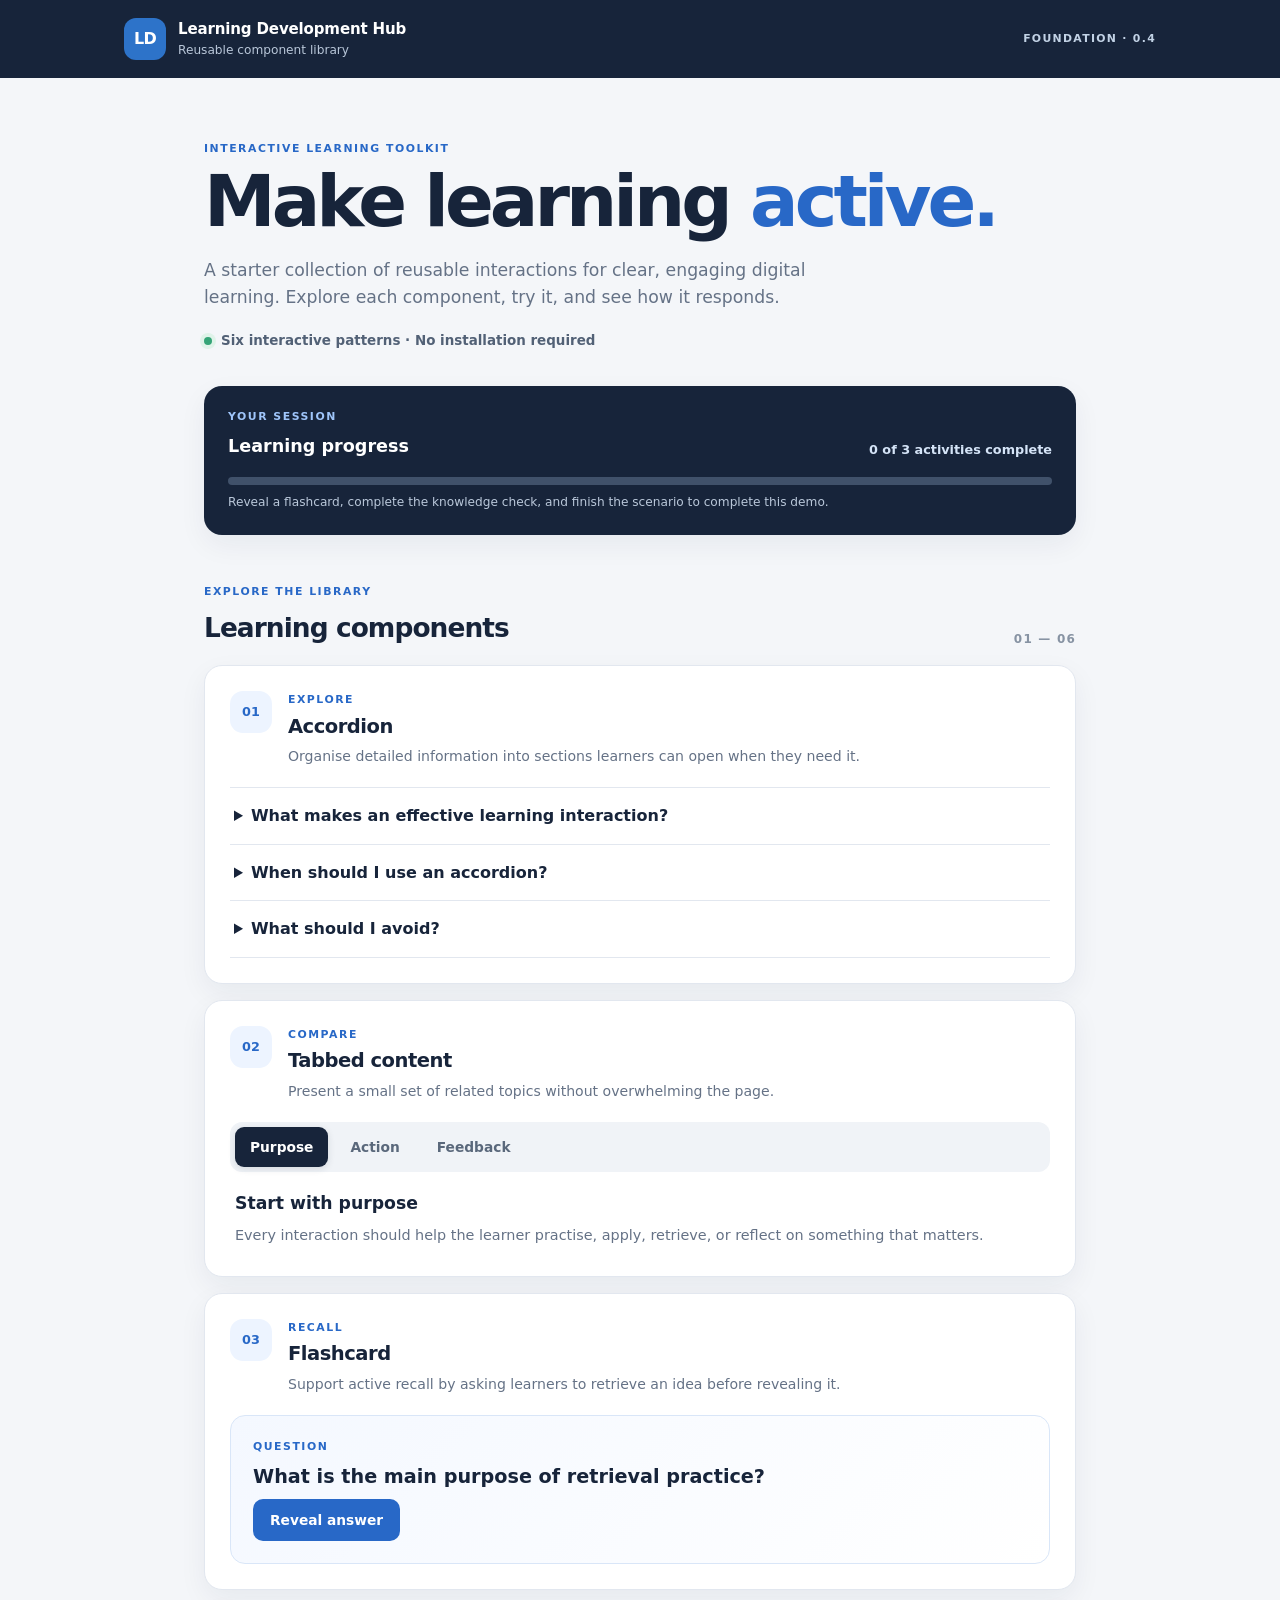
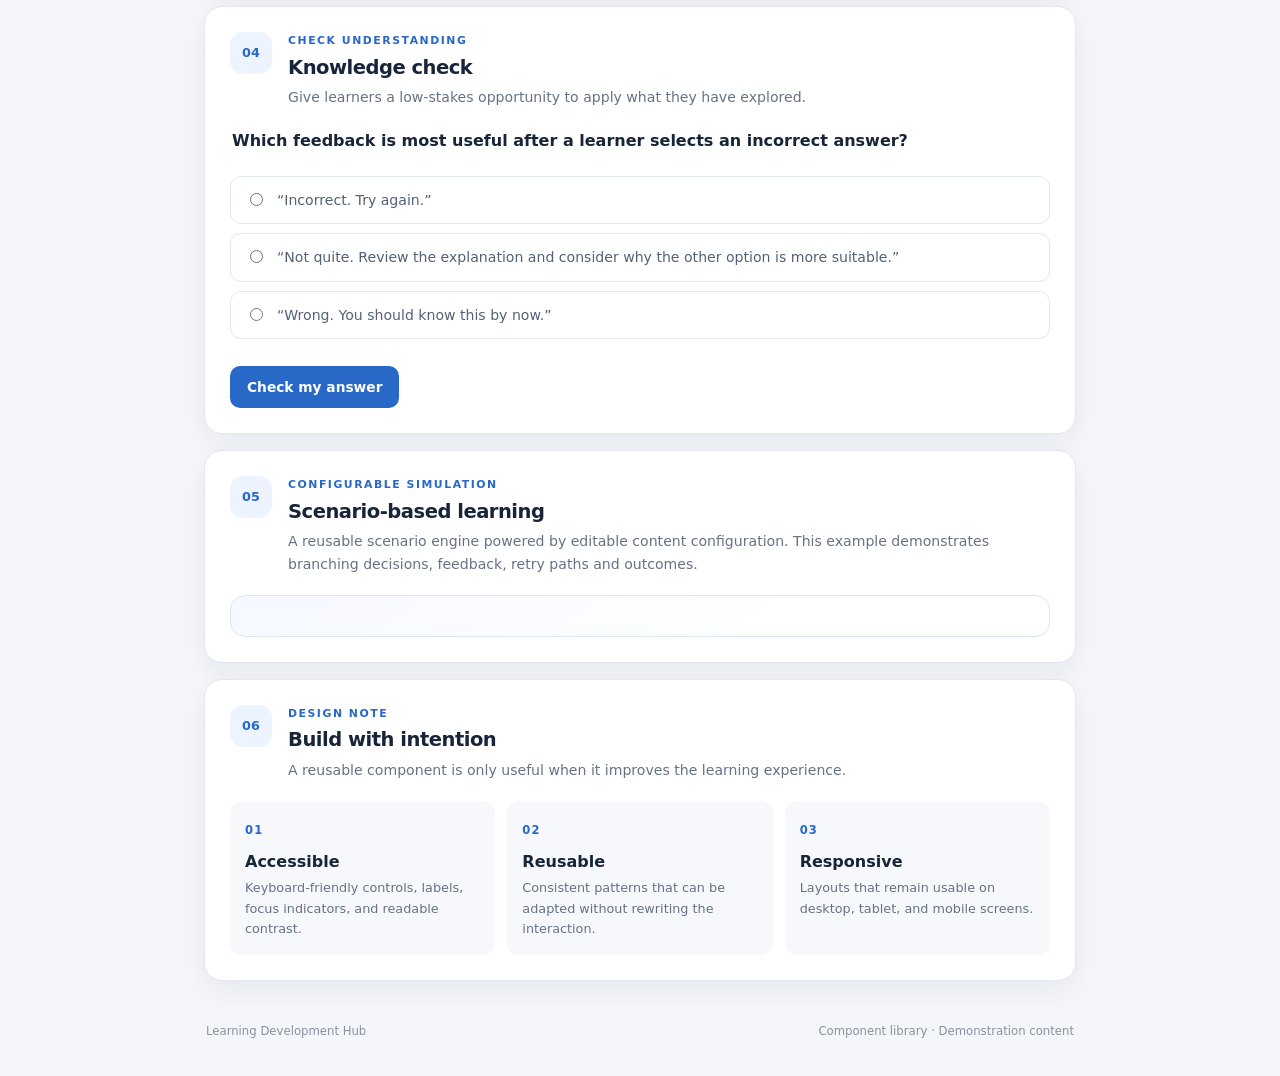
==== commit 39271b90: "Align initial progress display with three tracked activities" ====
--- a/06_Web-Components/component-library/index.html
+++ b/06_Web-Components/component-library/index.html
@@ -33,9 +33,9 @@
     <section class="progress-panel" aria-labelledby="progress-heading">
       <div class="progress-copy">
         <div><p class="eyebrow">YOUR SESSION</p><h2 id="progress-heading">Learning progress</h2></div>
-        <strong id="progress-label" aria-live="polite">0 of 2 activities complete</strong>
+        <strong id="progress-label" aria-live="polite">0 of 3 activities complete</strong>
       </div>
-      <div class="progress-track" role="progressbar" aria-label="Learning activity progress" aria-valuemin="0" aria-valuemax="2" aria-valuenow="0" id="progress-bar">
+      <div class="progress-track" role="progressbar" aria-label="Learning activity progress" aria-valuemin="0" aria-valuemax="3" aria-valuenow="0" id="progress-bar">
         <span id="progress-fill"></span>
       </div>
       <p class="helper-text">Reveal a flashcard, complete the knowledge check, and finish the scenario to complete this demo.</p>
--- a/06_Web-Components/component-library/styles.css
+++ b/06_Web-Components/component-library/styles.css
@@ -128,4 +128,9 @@
 }
 @media (prefers-reduced-motion: reduce) {
   *, *::before, *::after { scroll-behavior: auto !important; transition-duration: .01ms !important; animation-duration: .01ms !important; animation-iteration-count: 1 !important; }
-}+}
+/* Configurable scenario engine */
+.scenario-intro-title { margin: 0 0 8px; color: var(--navy); font-size: 1.1rem; }
+.scenario-node-content { margin: 0 0 14px; color: var(--muted); font-size: .9rem; }
+.scenario-prompt { margin: 0 0 14px; color: var(--navy); font-size: 1.08rem; line-height: 1.45; }
+.scenario-score { margin: 14px 0 0; color: var(--muted); font-size: .8rem; font-weight: 700; }
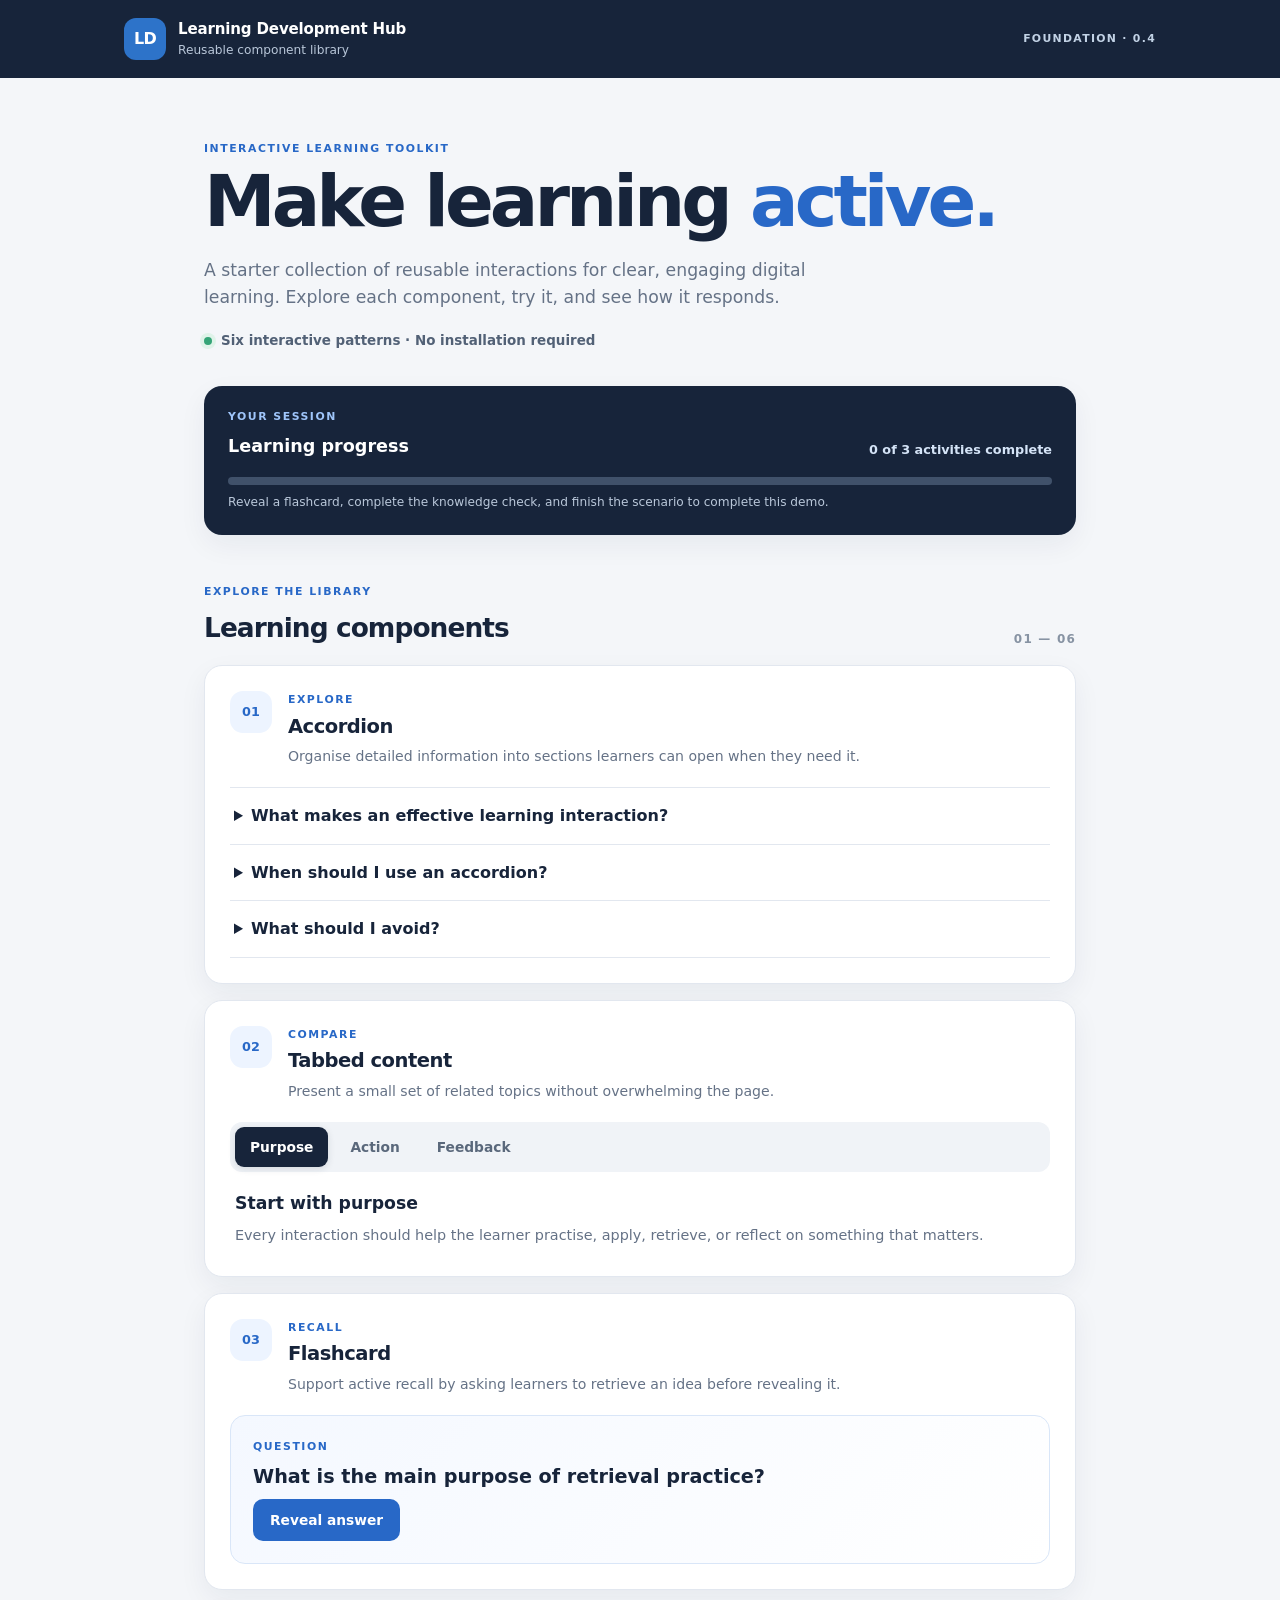
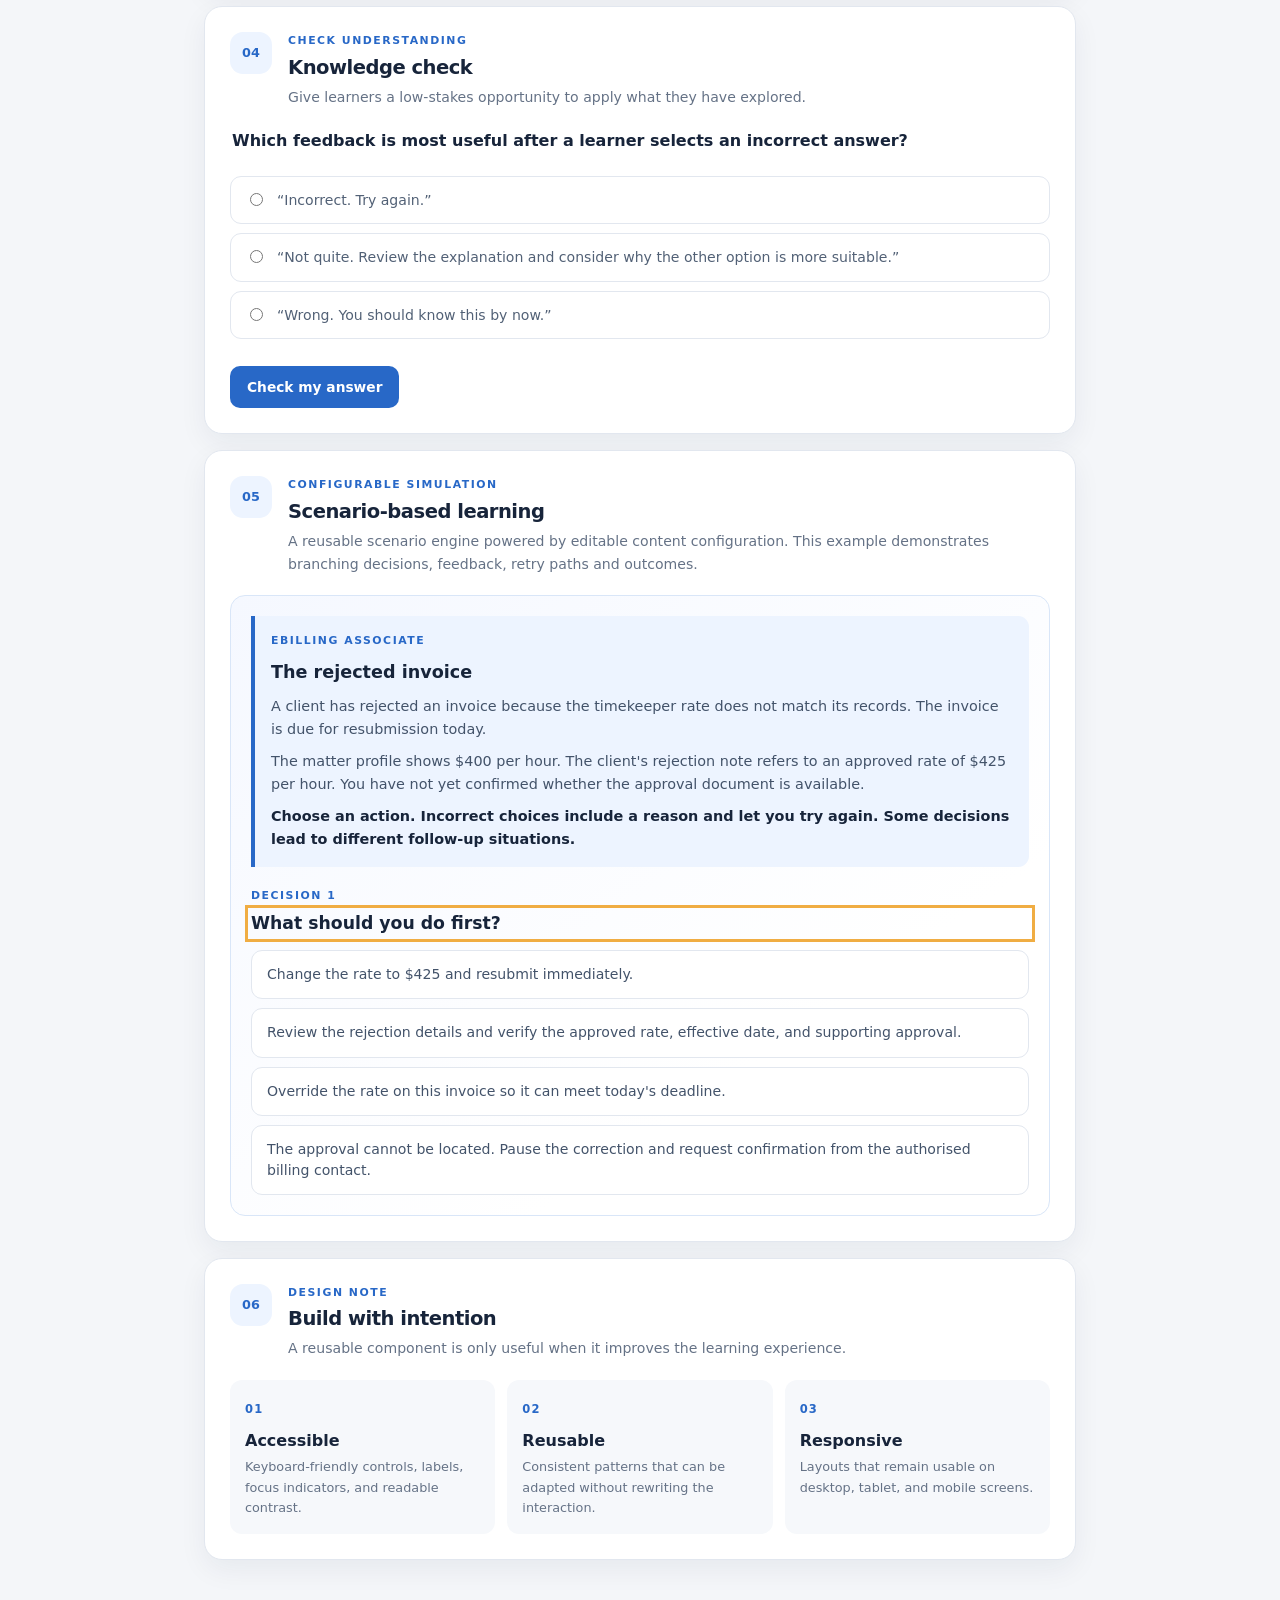
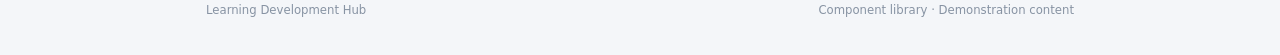
==== commit 79861d81: "Refresh scenario engine assets and provide loading fallback" ====
--- a/06_Web-Components/component-library/index.html
+++ b/06_Web-Components/component-library/index.html
@@ -6,8 +6,8 @@
   <meta name="description" content="A reusable, accessible learning interaction component library.">
   <title>Learning Components | Learning Development Hub</title>
   <link rel="stylesheet" href="styles.css">
-  <script src="scenario-config.js" defer></script>
-  <script src="scenario-engine.js" defer></script>
+  <script src="scenario-config.js?v=0.4.2" defer></script>
+  <script src="scenario-engine.js?v=0.4.2" defer></script>
   <script src="app.js" defer></script>
 </head>
 <body>
@@ -105,7 +105,7 @@
 
     <section class="component-card" aria-labelledby="scenario-heading">
       <div class="card-heading"><span class="component-number">05</span><div><p class="eyebrow">CONFIGURABLE SIMULATION</p><h3 id="scenario-heading">Scenario-based learning</h3><p class="card-description">A reusable scenario engine powered by editable content configuration. This example demonstrates branching decisions, feedback, retry paths and outcomes.</p></div></div>
-      <div data-scenario-engine data-scenario-id="ebilling-rate-rejection"></div>
+      <div data-scenario-engine data-scenario-id="ebilling-rate-rejection"><p class="scenario-loading">Loading interactive scenario…</p></div>
     </section>
 
     <section class="component-card principles-card" aria-labelledby="principles-heading">
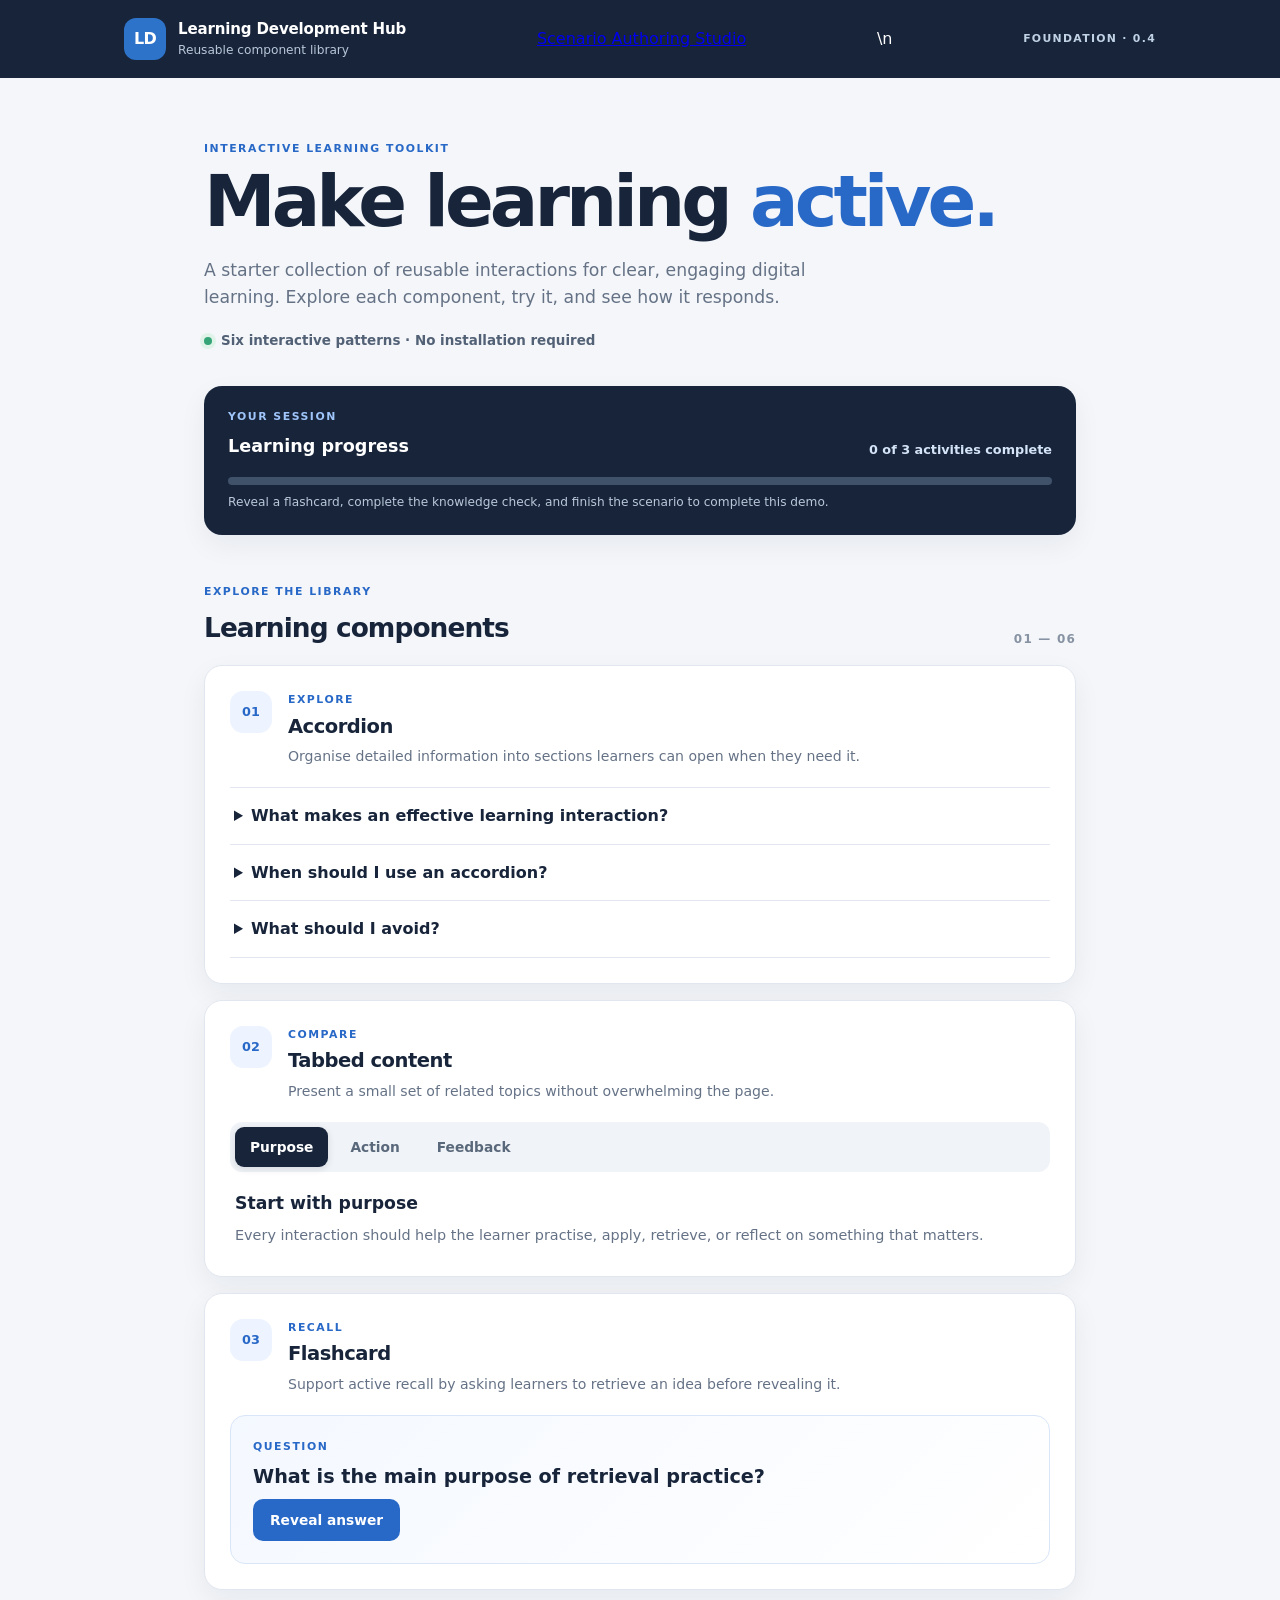
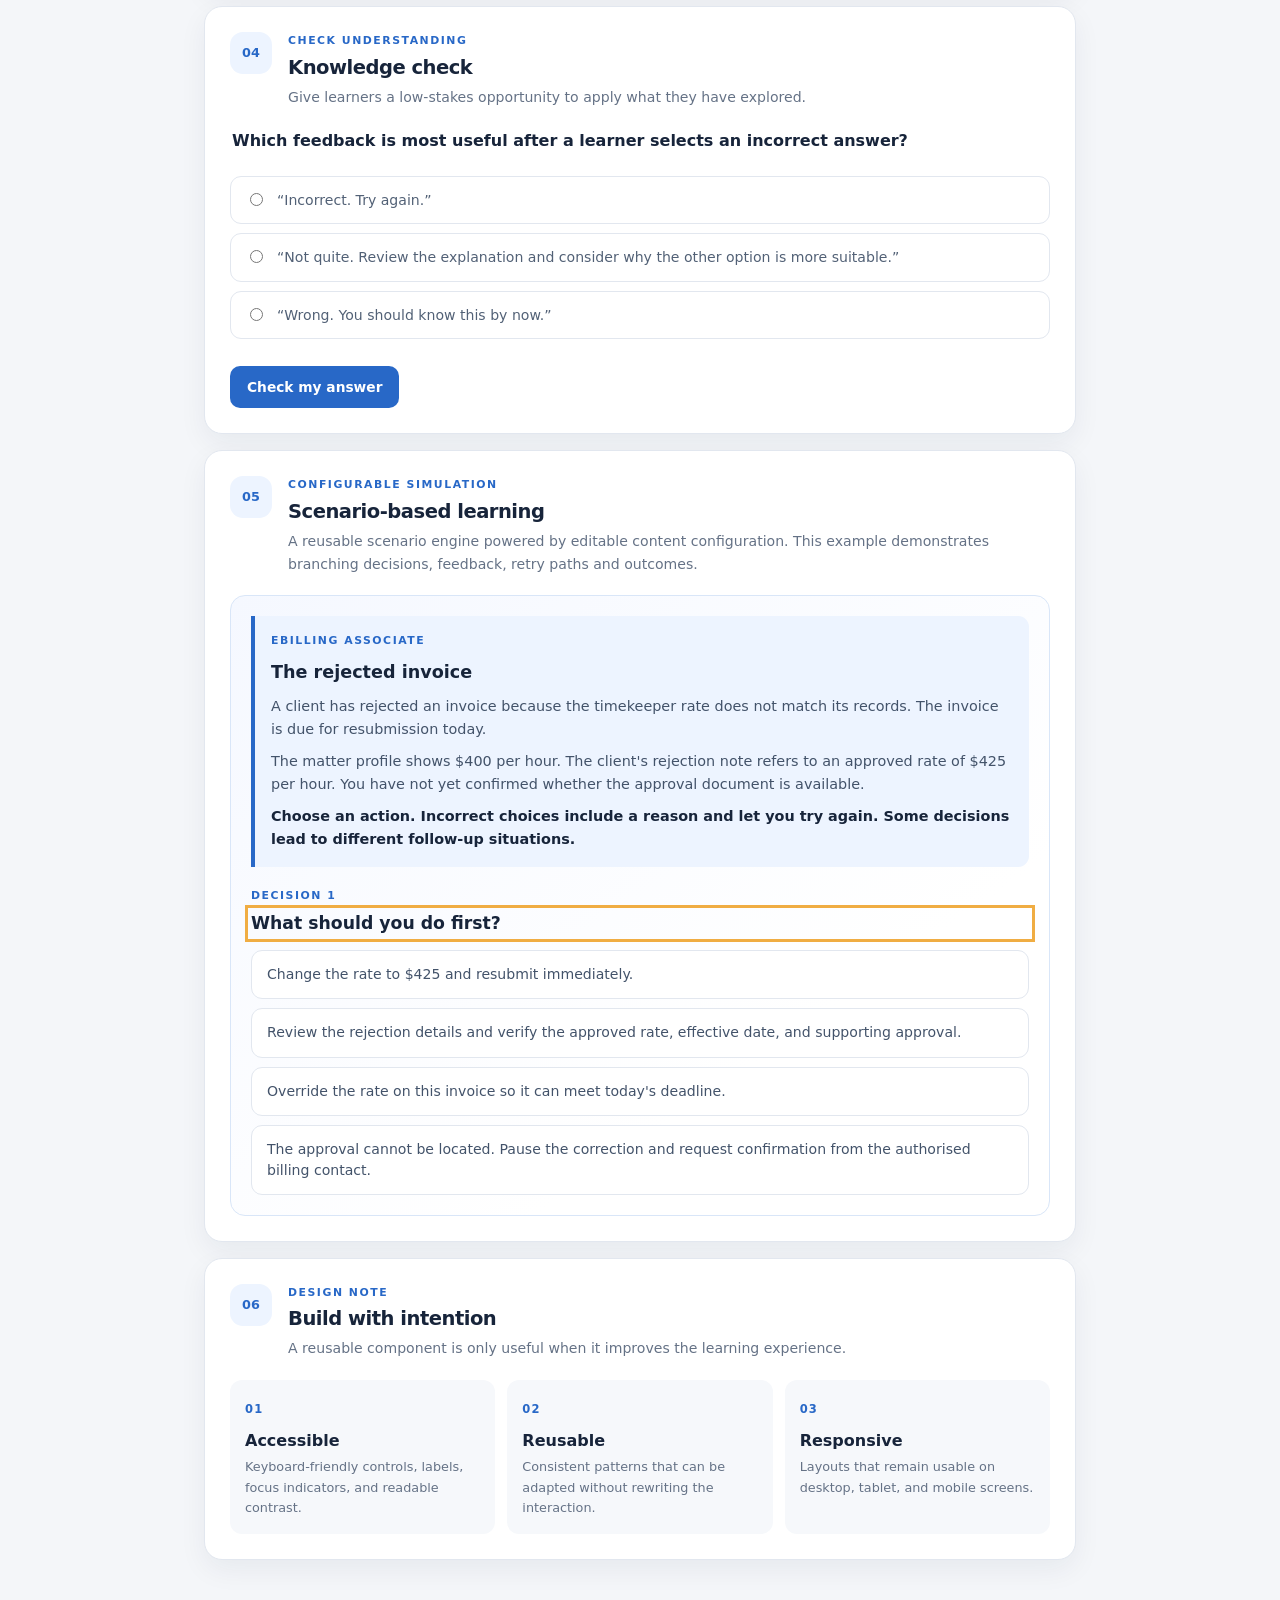
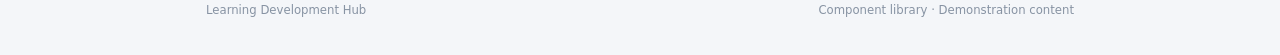
==== commit 6d0b65e0: "Link component library to scenario authoring studio" ====
--- a/06_Web-Components/component-library/index.html
+++ b/06_Web-Components/component-library/index.html
@@ -18,7 +18,7 @@
         <span class="brand-mark" aria-hidden="true">LD</span>
         <span><strong>Learning Development Hub</strong><small>Reusable component library</small></span>
       </a>
-      <span class="version-tag">FOUNDATION · 0.4</span>
+      <a class="studio-launch" href="scenario-authoring.html">Scenario Authoring Studio</a>\n      <span class="version-tag">FOUNDATION · 0.4</span>
     </div>
   </header>
 
